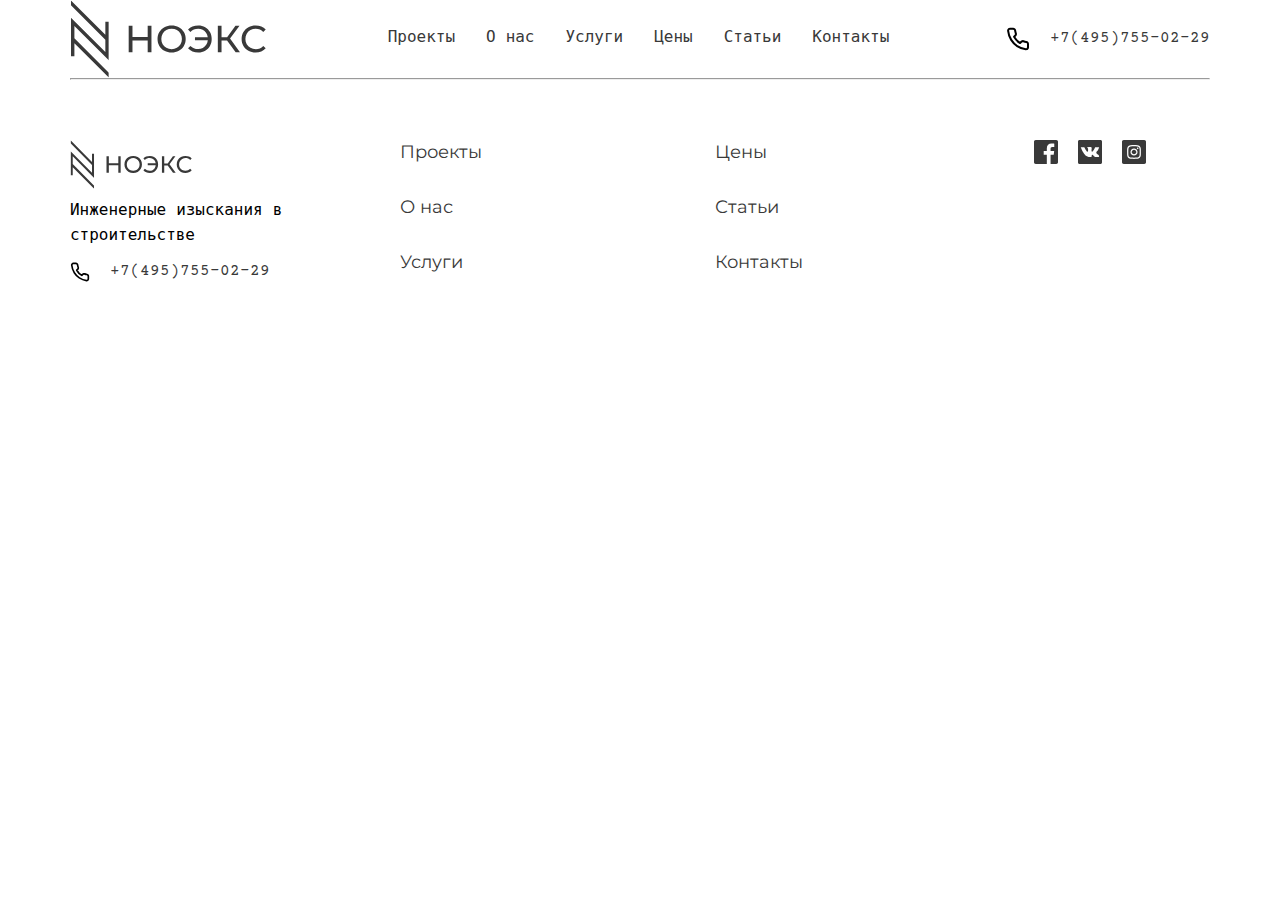
==== index.html @ ba9588c5 "add footer to all pages" ====
<!DOCTYPE html>
<html lang="en">
<head>
    <meta charset="UTF-8">
    <meta content="width=device-width, initial-scale=1" name="viewport">
    <title>Title</title>
    <link rel="preconnect" href="https://fonts.googleapis.com">
    <link rel="preconnect" href="https://fonts.gstatic.com" crossorigin>
    <link href="https://fonts.googleapis.com/css2?family=Courier+Prime:wght@400;700&family=Montserrat:wght@400;700&display=swap" rel="stylesheet">
    <link rel="stylesheet" href="css/style.css">
</head>
<body>
<header>
    <div class="container">
        <div class="header">
            <div class="hamburger-menu">
                <input id="menu__toggle" type="checkbox"/>
                <label class="menu__btn" for="menu__toggle">
                    <span></span>
                </label>
                <ul class="menu__box">
                    <li><a class="menu__item" href="pages/projects.html">Проекты</a></li>
                    <li><a class="menu__item" href="pages/about.html">О нас</a></li>
                    <li><a class="menu__item" href="pages/services.html">Услуги</a></li>
                    <li><a class="menu__item" href="pages/prices.html">Цены</a></li>
                    <li><a class="menu__item" href="pages/news.html">Статьи</a></li>
                    <li><a class="menu__item" href="pages/contacts.html">Контакты</a></li>
                </ul>
            </div>
            <div class="logo">
                <img alt="logo" src="images/icons/logo.svg">
            </div>
            <div class="menu_phone">
                <a href="tel:+74957550229">
                    <img src="images/icons/phone.svg" alt="phone">
                </a>
            </div>
            <div class="navbar">
                <ul>
                    <li><a href="pages/projects.html">Проекты</a></li>
                    <li><a href="pages/about.html">О нас</a></li>
                    <li><a href="pages/services.html">Услуги</a></li>
                    <li><a href="pages/prices.html">Цены</a></li>
                    <li><a href="pages/news.html">Статьи</a></li>
                    <li><a href="pages/contacts.html">Контакты</a></li>
                </ul>
            </div>
            <div class="phone">
                <a href="tel:+74957550229">
                    <img src="images/icons/phone.svg" alt="phone">
                    +7(495)755-02-29
                </a>
            </div>
        </div>
    </div>
</header>

<footer>
    <div class="container">
        <hr>
        <div class="footer">
            <div class="footer-mobile">
                <div class="footer-logo">
                    <img alt="logo" src="images/icons/logo.svg">
                </div>
                <p>Инженерные изыскания в строительстве</p>
                <div class="footer-phone">
                    <a href="tel:+74957550229">
                        <img src="images/icons/phone.svg" alt="phone">
                        +7(495)755-02-29
                    </a>
                </div>
            </div>
            <div class="footer-link">
                <ul>
                    <li><a href="pages/projects.html">Проекты</a></li>
                    <li><a href="pages/about.html">О нас</a></li>
                    <li><a href="pages/services.html">Услуги</a></li>
                </ul>
                <ul>
                    <li><a href="pages/prices.html">Цены</a></li>
                    <li><a href="pages/news.html">Статьи</a></li>
                    <li><a href="pages/contacts.html">Контакты</a></li>
                </ul>
            </div>
            <div>
                <ul class="social-links">
                    <li>
                        <a href="#">
                            <img src="images/icons/facebook.svg" alt="facebook">
                        </a>
                    </li>
                    <li>
                        <a href="#" class="twitter">
                            <img src="images/icons/twitter.svg" alt="twitter">
                        </a>
                    </li>
                    <li>
                        <a href="#">
                            <img src="images/icons/instagram.svg" alt="instagram">
                        </a>
                    </li>
                </ul>
            </div>
        </div>
    </div>
</footer>
<script src="js/index.js"></script>
</body>
</html>
---- css/style.css ----
@import "about.css";
@import "prices.css";

*{
    box-sizing: border-box;
    margin: 0;
    padding: 0;
}
html, body{
    font-family: 'Courier Prime', monospace;
    font-size: 18px;
    line-height: 28px;
}
h1 ,h2,h3{
    font-family: 'Montserrat', sans-serif;
    font-weight: 700;
    color: #393939;
}
h1{
    font-size: 2.7rem;
}
h2 {
    font-size: 2rem;
}

h3 {
    font-size: 1.67rem;
}

a {
    display: flex;
    text-decoration: none;
    color: #393939;
}

img {
    max-width: 100%;
}

.upper-case {
    text-transform: uppercase;
}
.container{
    max-width: 1140px;
    margin: 0 auto;
}

.header {
    display: flex;
    justify-content: space-between;
}

.logo {
    display: flex;
}

.navbar {
    display: flex;
    align-items: center;
}

.navbar li {
    display: inline-block;
    padding: 10px;
    font-weight: 700;
}

.navbar a:hover {
    color: #DFD1A7;
    transition: all 0.3s ease-in-out;
}

.phone {
    display: flex;
    align-items: center;
    font-weight: 700;
    white-space: nowrap;
}

.phone img {
    margin-right: 20px;
}

.hamburger-menu {
    display: none;
}

.menu_phone {
    display: none;
}

.footer {
    display: grid;
    grid-template-columns: 1fr 2fr 1fr;
    grid-column-gap: 90px;
    margin-top: 60px;
    margin-bottom: 60px;
}

.footer p, a {
    font-family: 'Courier Prime', monospace;
    font-size: 0.888rem;
    font-weight: 400;
    line-height: 1.4rem;
}

.footer-logo {
    width: 125px;
    height: 49px;
    margin-bottom: 10px;
}

.footer-phone {
    margin-top: 10px;
    white-space: nowrap;
}

.footer-phone img {
    width: 20px;
    margin-right: 20px;
}

.footer-link {
    display: grid;
    grid-template-columns: 1fr 1fr;
    grid-column-gap: 150px;
}

.footer-link li {
    display: block;
    margin-bottom: 30px;
}

.footer-link a {
    font-family: 'Montserrat', sans-serif;
    font-size: 1rem;
    font-weight: 400;
    line-height: 1.4rem;
}

.footer-link a:hover {
    color: #DFD1A7;
    transition: all 0.3s ease-in-out;
}

.social-links {
    display: flex;
    justify-content: center;
}

.twitter {
    margin-right: 20px;
    margin-left: 20px;
}

.social-links li {
    display: inline-block;
}

.social-links a:hover {
    color: #DFD1A7;
    transition: all 0.3s ease-in-out;
}

@media (max-width: 767px) {
    .header {
        justify-content: space-around;
        margin-top: 20px;
    }

    .logo {
        width: 100px;
        height: 39px;
    }

    .navbar {
        display: none;
    }

    .phone {
        display: none;
    }

    .hamburger-menu {
        display: block;
    }

    .menu_phone {
        display: flex;
        align-items: center;
    }

    #menu__toggle {
        opacity: 0;
    }

    #menu__toggle:checked ~ .menu__btn > span {
        transform: rotate(45deg);
    }

    #menu__toggle:checked ~ .menu__btn > span::before {
        top: 0;
        transform: rotate(0);
    }

    #menu__toggle:checked ~ .menu__btn > span::after {
        top: 0;
        transform: rotate(90deg);
    }

    #menu__toggle:checked ~ .menu__box {
        visibility: visible;
        left: 0;
    }

    .menu__btn {
        display: flex;
        align-items: center;
        position: fixed;
        top: 20px;
        left: 20px;
        width: 26px;
        height: 26px;
        cursor: pointer;
        z-index: 1;
    }

    .menu__btn > span,
    .menu__btn > span::before,
    .menu__btn > span::after {
        display: block;
        position: absolute;
        width: 100%;
        height: 2px;
        background-color: #616161;
        transition-duration: .25s;
    }

    .menu__btn > span::before {
        content: '';
        top: -8px;
    }

    .menu__btn > span::after {
        content: '';
        top: 8px;
    }

    .menu__box {
        display: block;
        position: fixed;
        visibility: hidden;
        top: 0;
        left: -100%;
        width: 300px;
        height: 100%;
        margin: 0;
        padding: 80px 0;
        list-style: none;
        background-color: #e9ecef;
        box-shadow: 1px 0 6px rgba(0, 0, 0, .2);
        transition-duration: .25s;
    }

    .menu__item {
        display: block;
        padding: 12px 24px;
        color: #333;
        text-decoration: none;
        transition-duration: .25s;
    }

    .menu__item:hover {
        background-color: #CFD8DC;
    }

    .footer {
        display: grid;
        grid-template-columns: 1fr;
        justify-content: center;
    }

    .footer p {
        text-align: center;
    }

    .footer-mobile {
        display: flex;
        flex-direction: column;
        align-items: center;
    }

    .footer-link {
        order: 2;
        display: flex;
        justify-content: center;
    }

    .social-links {
        margin-top: 30px;
        margin-bottom: 30px;
    }
}
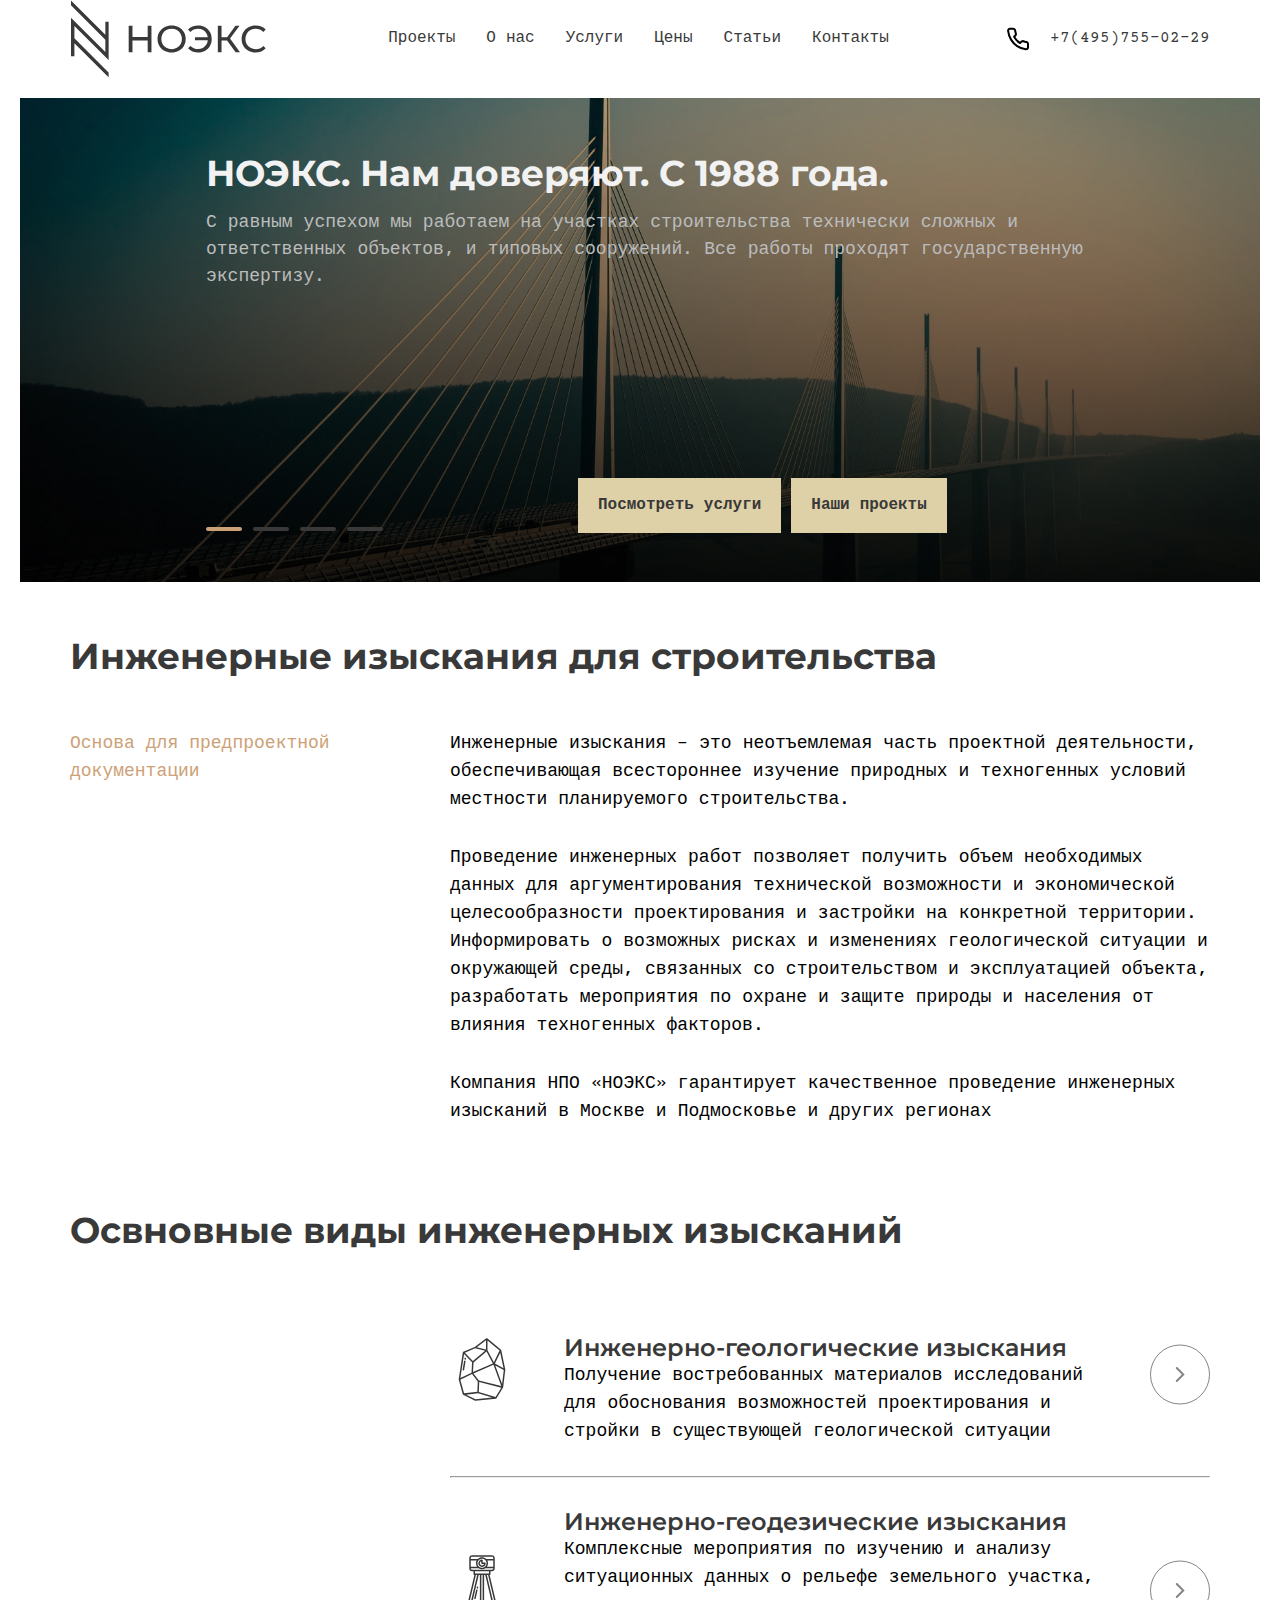
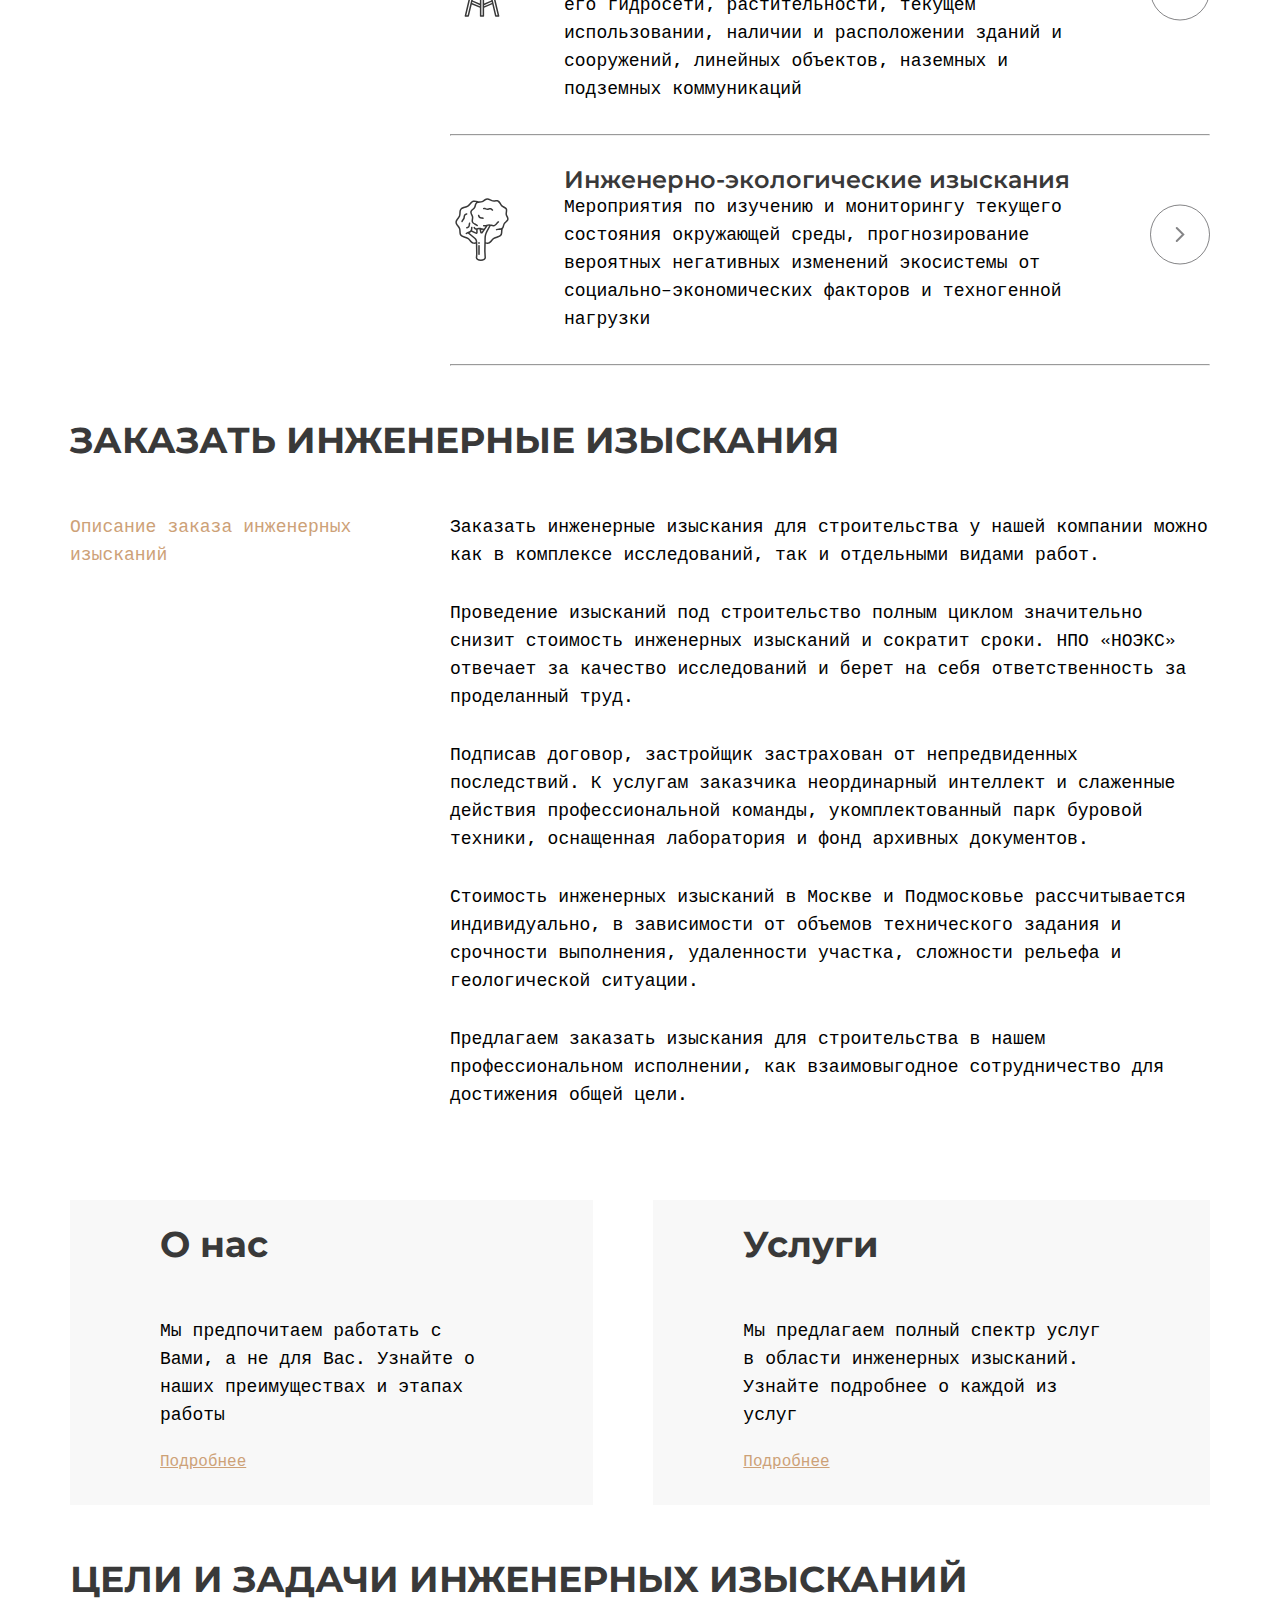
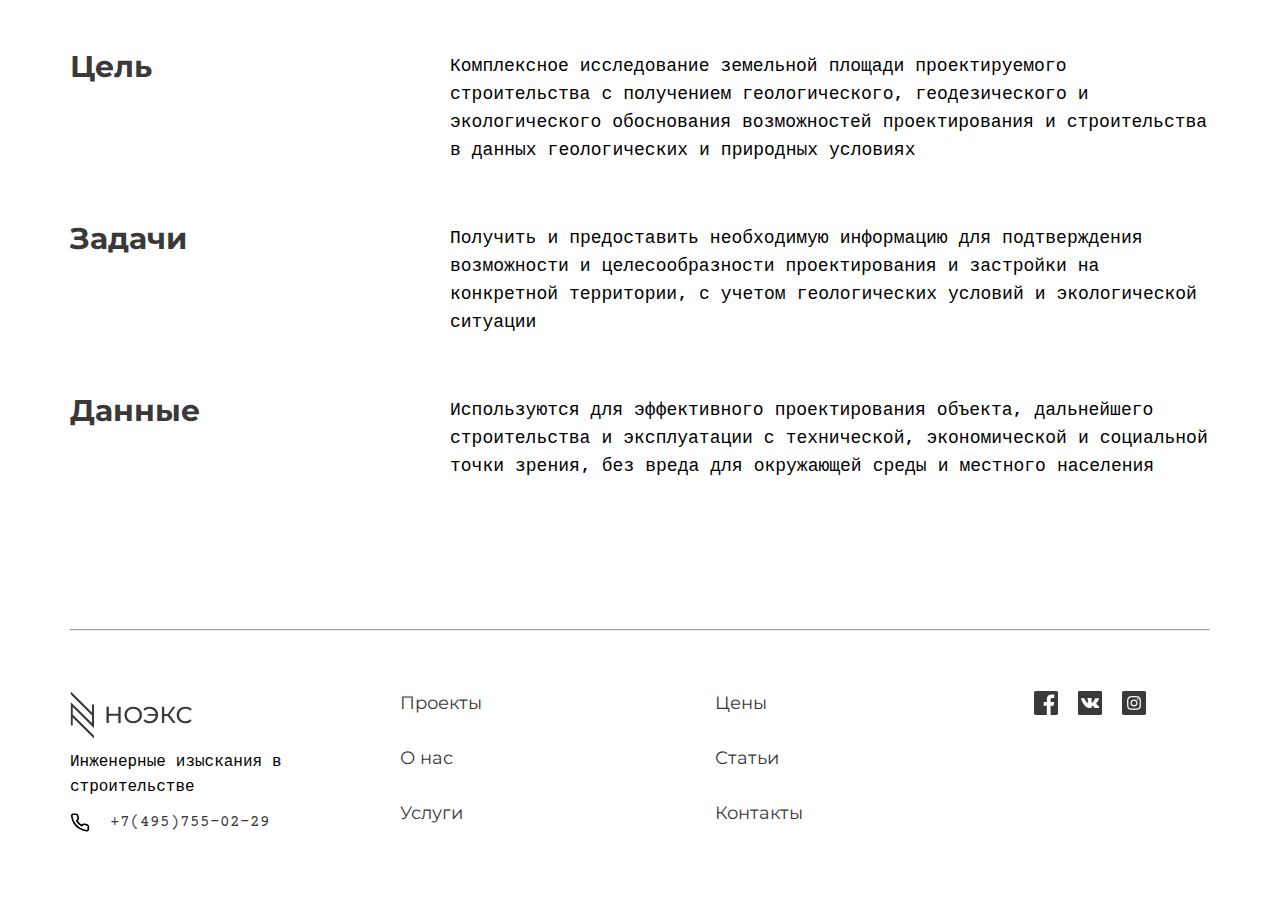
==== commit b275e586: "add index.html" ====
--- a/index.html
+++ b/index.html
@@ -54,7 +54,241 @@
         </div>
     </div>
 </header>
-
+<main>
+    <div class="container-carousel">
+        <div class="carousel-wrapper">
+            <input type="radio" checked="checked" id="slide1" class="carousel-selector" name="carousel-selector"/>
+            <input type="radio" id="slide2" class="carousel-selector" name="carousel-selector"/>
+            <input type="radio" id="slide3" class="carousel-selector" name="carousel-selector"/>
+            <input type="radio" id="slide4" class="carousel-selector" name="carousel-selector"/>
+            <ul class="carousel-items">
+                <li class="carousel-item">
+                    <img src="images/index/noex.jpg" alt="noex" class="big-img">
+                    <img src="images/index/mobile-noex.jpg" alt="noex" class="mobile-img">
+                    <div class="img-text">
+                        <h1>НОЭКС. Нам доверяют. C 1988 года.</h1>
+                        <p>С равным успехом мы работаем на участках строительства технически сложных и ответственных
+                            объектов, и типовых сооружений. Все работы проходят государственную экспертизу.</p>
+                    </div>
+                    <div class="block-btn">
+                        <a href="pages/services.html" class="main-btn">Посмотреть услуги</a>
+                        <a href="pages/projects.html" class="main-btn">Наши проекты</a>
+                    </div>
+                </li>
+                <li class="carousel-item">
+                    <img src="images/index/geological.jpg" alt="geological" class="big-img">
+                    <img src="images/index/mobile-geological.jpg" alt="geological" class="mobile-img">
+                    <div class="img-text">
+                        <h1>НОЭКС. Нам доверяют. C 1988 года.</h1>
+                        <p>С равным успехом мы работаем на участках строительства технически сложных и ответственных
+                            объектов, и типовых сооружений. Все работы проходят государственную экспертизу.</p>
+                    </div>
+                    <div class="block-btn">
+                        <a href="pages/services.html" class="main-btn">Посмотреть услуги</a>
+                        <a href="pages/projects.html" class="main-btn">Наши проекты</a>
+                    </div>
+                </li>
+                <li class="carousel-item">
+                    <img src="images/index/environmental.jpg" alt="environmental" class="big-img">
+                    <img src="images/index/mobile-environmental.jpg" alt="environmental" class="mobile-img">
+                    <div class="img-text">
+                        <h1>НОЭКС. Нам доверяют. C 1988 года.</h1>
+                        <p>С равным успехом мы работаем на участках строительства технически сложных и ответственных
+                            объектов, и типовых сооружений. Все работы проходят государственную экспертизу.</p>
+                    </div>
+                    <div class="block-btn">
+                        <a href="pages/services.html" class="main-btn">Посмотреть услуги</a>
+                        <a href="pages/projects.html" class="main-btn">Наши проекты</a>
+                    </div>
+                </li>
+                <li class="carousel-item">
+                    <img src="images/index/geodetic.jpg" alt="geodetic" class="big-img">
+                    <img src="images/index/mobile-geodetic.jpg" alt="environmental" class="mobile-img">
+                    <div class="img-text">
+                        <h1>НОЭКС. Нам доверяют. C 1988 года.</h1>
+                        <p>С равным успехом мы работаем на участках строительства технически сложных и ответственных
+                            объектов, и типовых сооружений. Все работы проходят государственную экспертизу.</p>
+                    </div>
+                    <div class="block-btn">
+                        <a href="pages/services.html" class="main-btn">Посмотреть услуги</a>
+                        <a href="pages/projects.html" class="main-btn">Наши проекты</a>
+                    </div>
+                </li>
+            </ul>
+            <ul class="carousel-labels">
+                <li class="carousel-label">
+                    <label for="slide1"></label>
+                </li>
+                <li class="carousel-label">
+                    <label for="slide2"></label>
+                </li>
+                <li class="carousel-label">
+                    <label for="slide3"></label>
+                </li>
+                <li class="carousel-label">
+                    <label for="slide4"></label>
+                </li>
+            </ul>
+        </div>
+    </div>
+    <div class="container">
+        <div class="home-page">
+            <h2>Инженерные изыскания для строительства</h2>
+            <div class="home-page-block">
+                <div class="orange-text">
+                    <p>Основа для предпроектной документации</p>
+                </div>
+                <div class="documentation-text">
+                    <p>Инженерные изыскания – это неотъемлемая часть проектной деятельности, обеспечивающая всестороннее
+                        изучение природных и техногенных условий местности планируемого строительства.</p>
+                    <p>Проведение инженерных работ позволяет получить объем необходимых данных для аргументирования
+                        технической
+                        возможности и экономической целесообразности проектирования и застройки на конкретной
+                        территории.
+                        Информировать о возможных рисках и изменениях геологической ситуации и окружающей среды,
+                        связанных
+                        со
+                        строительством и эксплуатацией объекта, разработать мероприятия по охране и защите природы и
+                        населения
+                        от влияния техногенных факторов.</p>
+                    <p>Компания НПО «НОЭКС» гарантирует качественное проведение инженерных изысканий в Москве и
+                        Подмосковье
+                        и
+                        других регионах</p>
+                </div>
+            </div>
+        </div>
+        <div class="home-page">
+            <h2>Освновные виды инженерных изысканий</h2>
+            <div class="home-page-block">
+                <div></div>
+                <div>
+                    <div class="second-block">
+                        <div>
+                            <img src="images/index/stone.svg" alt="stone">
+                        </div>
+                        <div class="second-block-text">
+                            <h3>Инженерно-геологические изыскания</h3>
+                            <p>Получение востребованных материалов исследований для обоснования возможностей
+                                проектирования и стройки в существующей геологической ситуации</p>
+                        </div>
+                        <div>
+                            <a href="#">
+                                <img src="images/index/arrow-in-circle.svg" alt="arrow">
+                            </a>
+                        </div>
+                    </div>
+                    <hr>
+                    <div class="second-block">
+                        <div>
+                            <img src="images/index/tripod.svg" alt="tripod">
+                        </div>
+                        <div class="second-block-text">
+                            <h3>Инженерно-геодезические изыскания</h3>
+                            <p>Комплексные мероприятия по изучению и анализу ситуационных данных о рельефе земельного
+                                участка, его гидросети, растительности, текущем использовании, наличии и расположении
+                                зданий и сооружений, линейных объектов, наземных и подземных коммуникаций</p>
+                        </div>
+                        <div>
+                            <a href="#">
+                                <img src="images/index/arrow-in-circle.svg" alt="arrow">
+                            </a>
+                        </div>
+                    </div>
+                    <hr>
+                    <div class="second-block">
+                        <div>
+                            <img src="images/index/tree.svg" alt="tree">
+                        </div>
+                        <div class="second-block-text">
+                            <h3>Инженерно-экологические изыскания</h3>
+                            <p>Мероприятия по изучению и мониторингу текущего состояния окружающей среды,
+                                прогнозирование вероятных негативных изменений экосистемы от социально-экономических
+                                факторов и техногенной нагрузки</p>
+                        </div>
+                        <div>
+                            <a href="#">
+                                <img src="images/index/arrow-in-circle.svg" alt="arrow">
+                            </a>
+                        </div>
+                    </div>
+                    <hr>
+                </div>
+            </div>
+        </div>
+        <div class="home-page">
+            <h2>ЗАКАЗАТЬ ИНЖЕНЕРНЫЕ ИЗЫСКАНИЯ</h2>
+            <div class="home-page-block">
+                <div class="orange-text">
+                    <p>Описание заказа инженерных изысканий</p>
+                </div>
+                <div class="survey-text-order">
+                    <p>Заказать инженерные изыскания для строительства у нашей компании
+                        можно как в комплексе исследований, так и отдельными видами работ.</p>
+                    <p>Проведение изысканий под строительство полным циклом значительно
+                        снизит стоимость инженерных изысканий и сократит сроки. НПО
+                        «НОЭКС» отвечает за качество исследований и берет на себя
+                        ответственность за проделанный труд.</p>
+                    <p>Подписав договор, застройщик застрахован от непредвиденных
+                        последствий. К услугам заказчика неординарный интеллект и слаженные
+                        действия профессиональной команды, укомплектованный парк буровой
+                        техники, оснащенная лаборатория и фонд архивных документов.</p>
+                    <p>Стоимость инженерных изысканий в Москве и Подмосковье
+                        рассчитывается индивидуально, в зависимости от объемов технического
+                        задания и срочности выполнения, удаленности участка, сложности
+                        рельефа и геологической ситуации.</p>
+                    <p>Предлагаем заказать изыскания для строительства в нашем
+                        профессиональном исполнении, как взаимовыгодное сотрудничество для
+                        достижения общей цели.</p>
+                </div>
+            </div>
+        </div>
+        <div class="home-page">
+            <div class="about-service">
+                <div class="about-us">
+                    <h2>О нас</h2>
+                    <p>Мы предпочитаем работать с Вами, а не для Вас. Узнайте о наших преимуществах и этапах работы</p>
+                    <a href="pages/about.html">Подробнее</a>
+                </div>
+                <div>
+                    <h2>Услуги</h2>
+                    <p>Мы предлагаем полный спектр услуг в области инженерных изысканий. Узнайте подробнее о каждой из
+                        услуг</p>
+                    <a href="pages/services.html">Подробнее</a>
+                </div>
+            </div>
+        </div>
+        <div class="home-page">
+            <h2>ЦЕЛИ И ЗАДАЧИ ИНЖЕНЕРНЫХ ИЗЫСКАНИЙ</h2>
+            <div class="home-page-block goals-and-objectives">
+                <div>
+                    <h3>Цель</h3>
+                </div>
+                <div>
+                    <p>Комплексное исследование земельной площади проектируемого строительства с получением
+                        геологического, геодезического и экологического обоснования возможностей проектирования и
+                        строительства в данных геологических и природных условиях</p>
+                </div>
+                <div>
+                    <h3>Задачи</h3>
+                </div>
+                <div>
+                    <p>Получить и предоставить необходимую информацию для подтверждения возможности и целесообразности
+                        проектирования и застройки на конкретной территории, с учетом геологических условий и
+                        экологической ситуации</p>
+                </div>
+                <div>
+                    <h3>Данные</h3>
+                </div>
+                <div>
+                    <p>Используются для эффективного проектирования объекта, дальнейшего строительства и эксплуатации с
+                        технической, экономической и социальной точки зрения, без вреда для окружающей среды и местного
+                        населения</p>
+                </div>
+            </div>
+        </div>
+    </div>
+</main>
 <footer>
     <div class="container">
         <hr>
--- a/css/style.css
+++ b/css/style.css
@@ -162,6 +162,220 @@
     transition: all 0.3s ease-in-out;
 }
 
+
+.container-carousel {
+    margin: 20px 20px 60px;
+}
+
+
+.carousel-items, .carousel-labels {
+    margin: 0;
+    padding: 0;
+    list-style: none;
+    display: block;
+}
+
+.carousel-item {
+    display: block;
+    float: left;
+}
+
+.carousel-wrapper {
+    position: relative;
+    padding-bottom: 39%;
+    overflow: hidden;
+}
+
+
+.carousel-items {
+    width: 400%;
+    height: 100%;
+    position: absolute;
+    left: 0;
+    top: 0;
+    z-index: 1;
+    transition: left .5s ease-out;
+    -o-transition: left .5s ease-out;
+    -ms-transition: left .5s ease-out;
+    -moz-transition: left .5s ease-out;
+    -webkit-transition: left .5s ease-out;
+}
+
+.carousel-item {
+    width: 25%;
+    height: 100%;
+    position: relative;
+}
+
+.carousel-labels {
+    position: absolute;
+    z-index: 2;
+    left: 15%;
+    bottom: 10%;
+    height: 20px;
+}
+
+.img-text {
+    position: absolute;
+    top: 10%;
+    left: 15%;
+    width: 75%;
+}
+
+.img-text h1 {
+    color: #F2F2F2;
+    font-size: 2rem;
+    line-height: 150%;
+}
+
+.img-text p {
+    color: #BBBCBC;
+    line-height: 150%;
+    margin-top: 10px;
+    margin-bottom: 20px;
+}
+
+.main-btn {
+    font-weight: 700;
+    padding: 15px 20px;
+    background: #DFD1A7;
+    cursor: pointer;
+    display: flex;
+    justify-content: center;
+}
+
+.main-btn:first-child {
+    margin-right: 10px;
+}
+
+.block-btn {
+    display: flex;
+    position: absolute;
+    left: 45%;
+    bottom: 10%;
+}
+
+.carousel-selector {
+    display: none;
+}
+
+.carousel-label {
+    display: inline-block;
+}
+
+.carousel-label label {
+    width: 36px;
+    height: 4px;
+    border-radius: 100px;
+    background-color: #393939;
+    display: block;
+    cursor: pointer;
+}
+
+#slide1:checked ~ .carousel-items {
+    left: 0;
+}
+
+#slide1:checked ~ .carousel-labels .carousel-label:nth-child(1) label {
+    background-color: #CDA177;
+}
+
+#slide2:checked ~ .carousel-items {
+    left: -100%;
+}
+
+#slide2:checked ~ .carousel-labels .carousel-label:nth-child(2) label {
+    background-color: #CDA177;
+}
+
+#slide3:checked ~ .carousel-items {
+    left: -200%;
+}
+
+#slide3:checked ~ .carousel-labels .carousel-label:nth-child(3) label {
+    background-color: #CDA177;
+}
+
+#slide4:checked ~ .carousel-items {
+    left: -300%;
+}
+
+#slide4:checked ~ .carousel-labels .carousel-label:nth-child(4) label {
+    background-color: #CDA177;
+}
+
+.mobile-img {
+    display: none;
+}
+
+.home-page {
+    margin-bottom: 60px;
+}
+
+.home-page h2 {
+    margin-bottom: 60px;
+}
+
+.home-page-block {
+    display: grid;
+    grid-template-columns: 1fr 2fr;
+}
+
+.orange-text p {
+    color: #CDA177;
+}
+
+.documentation-text p {
+    margin-bottom: 30px;
+}
+
+.second-block {
+    display: flex;
+    justify-content: space-between;
+    align-items: center;
+    margin-bottom: 30px;
+}
+
+.second-block-text {
+    width: 536px;
+}
+
+.second-block-text h3 {
+    font-size: 1.333rem;
+    font-weight: 600;
+    margin-top: 30px;
+}
+
+.survey-text-order p {
+    margin-bottom: 30px;
+}
+
+.about-service {
+    display: flex;
+    justify-content: center;
+}
+
+.about-service > div {
+    padding: 30px 90px;
+    background: #F8F8F8;
+}
+
+.about-service .about-us {
+    margin-right: 60px;
+}
+
+.about-service a{
+    margin-top: 20px;
+    text-decoration-line: underline;
+    color: #CDA177;
+}
+
+.goals-and-objectives{
+    grid-template-rows: repeat(3, 1fr);
+}
+.goals-and-objectives p{
+    margin-bottom: 60px;
+}
 @media (max-width: 767px) {
     .header {
         justify-content: space-around;
@@ -300,4 +514,91 @@
         margin-top: 30px;
         margin-bottom: 30px;
     }
+
+    .img-text {
+        left: 5%;
+        width: 90%;
+    }
+
+    .img-text h1 {
+        font-size: 1rem;
+    }
+
+    .img-text p {
+        font-size: 0.777rem;
+    }
+
+    .main-btn {
+        padding: 0 5px;
+    }
+
+    .block-btn a {
+        font-size: 0.777rem;
+    }
+
+    .carousel-labels {
+        left: 5%;
+    }
+}
+
+@media (min-width: 768px) and (max-width: 991px) {
+    .img-text {
+        left: 10%;
+    }
+
+    .img-text h1 {
+        font-size: 1.5rem;
+    }
+
+    .main-btn {
+        padding: 5px 10px;
+    }
+
+    .carousel-labels {
+        left: 10%;
+    }
+}
+
+@media (max-width: 575px) {
+    .big-img {
+        display: none;
+    }
+
+    .mobile-img {
+        display: flex;
+    }
+
+    .block-btn {
+        left: 15%;
+        display: inline-block;
+        width: 70%;
+    }
+
+    .main-btn:first-child {
+        margin-right: 0;
+        margin-bottom: 10px;
+    }
+
+    .carousel-wrapper {
+        padding-bottom: 175%;
+    }
+
+    .carousel-item {
+        display: flex;
+        justify-content: center;
+    }
+
+    .img-text {
+        top: 5%;
+        left: 15%;
+        width: 70%;
+    }
+
+    .carousel-labels {
+        left: 15%;
+        bottom: 0;
+        display: flex;
+        justify-content: space-evenly;
+        width: 70%;
+    }
 }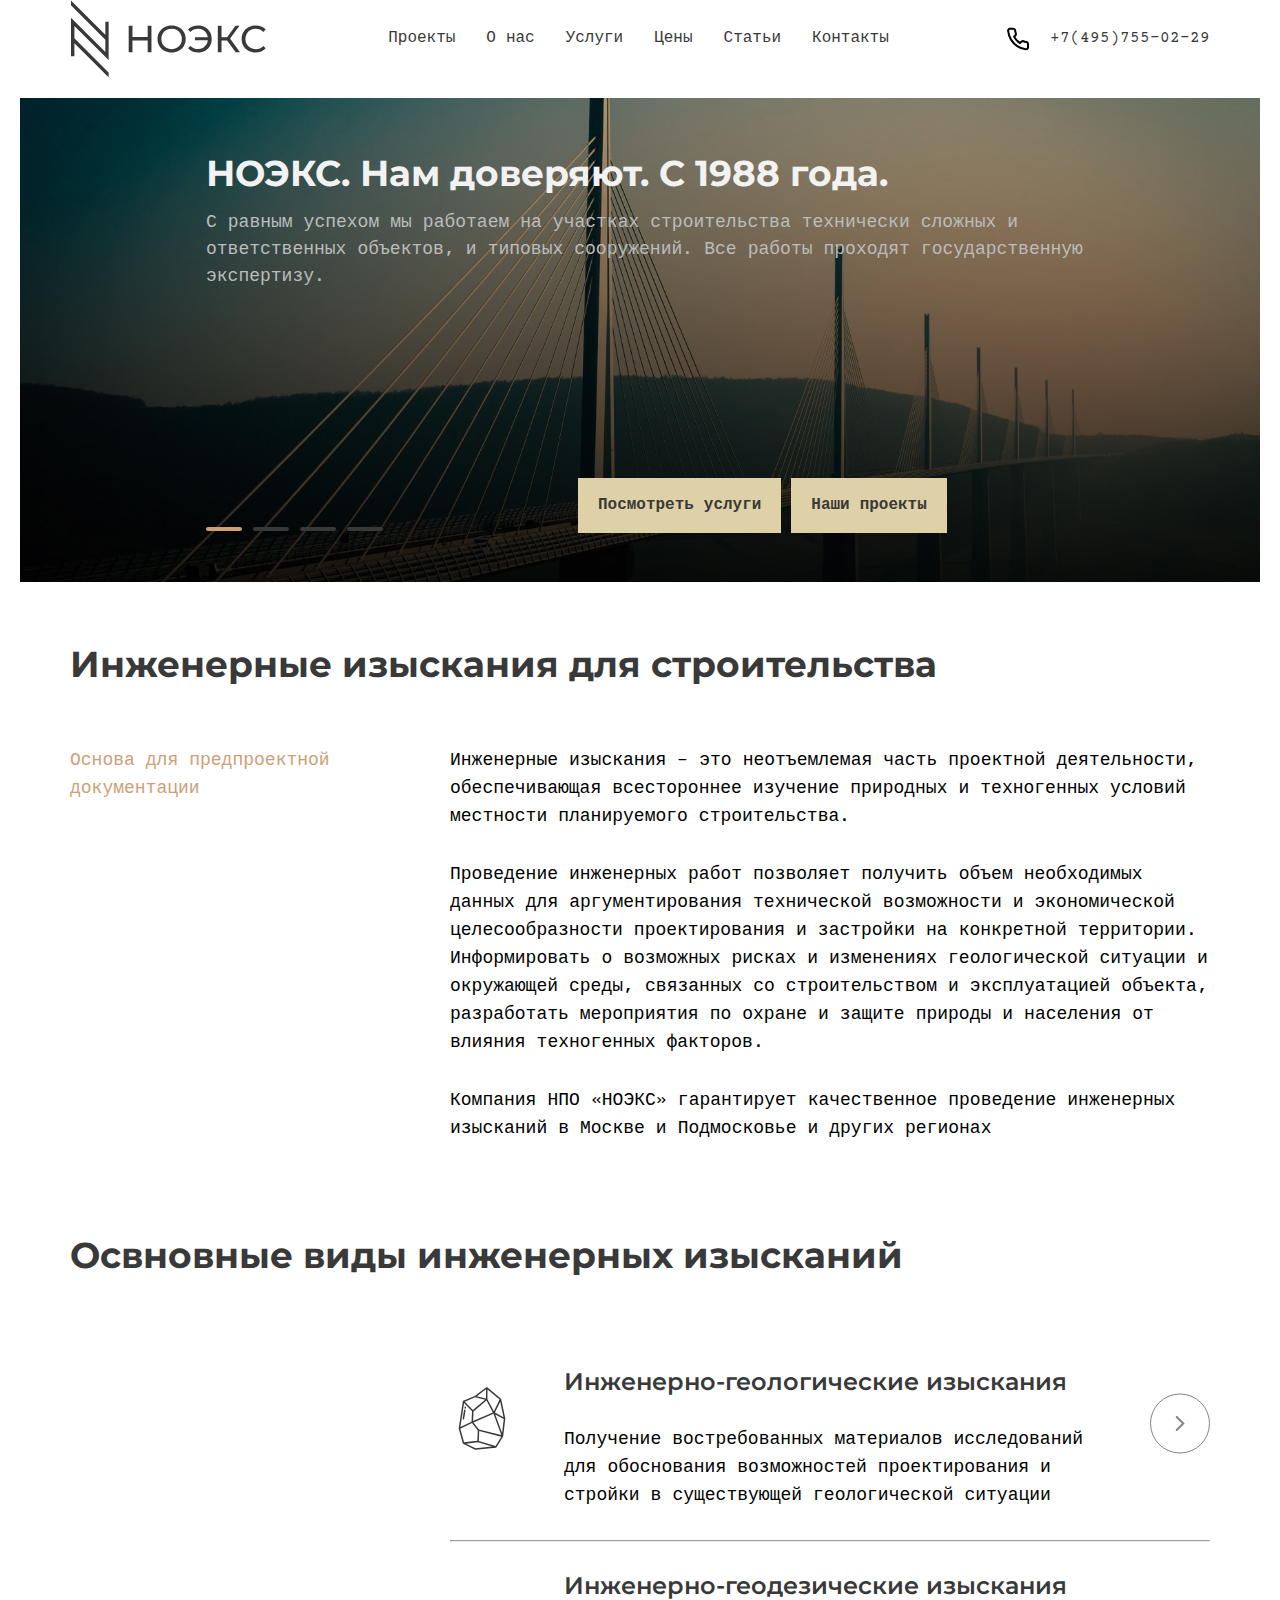
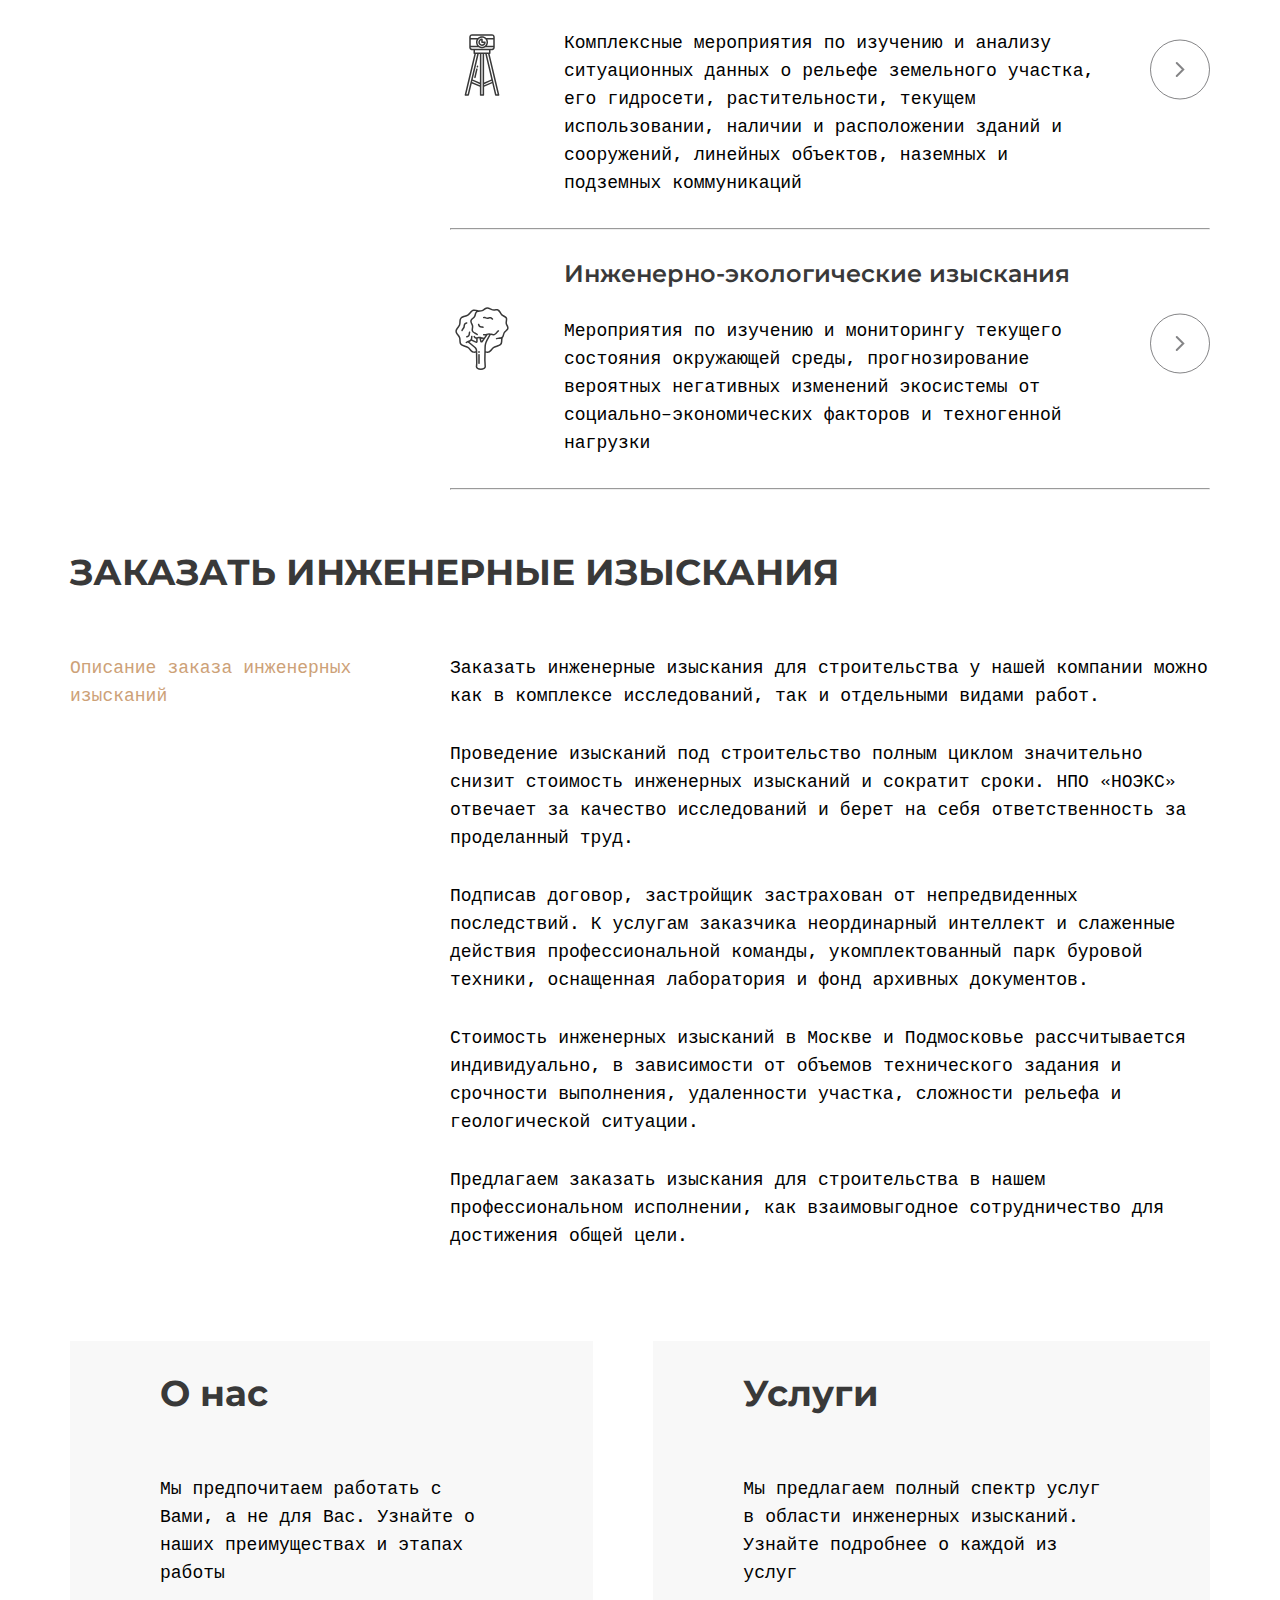
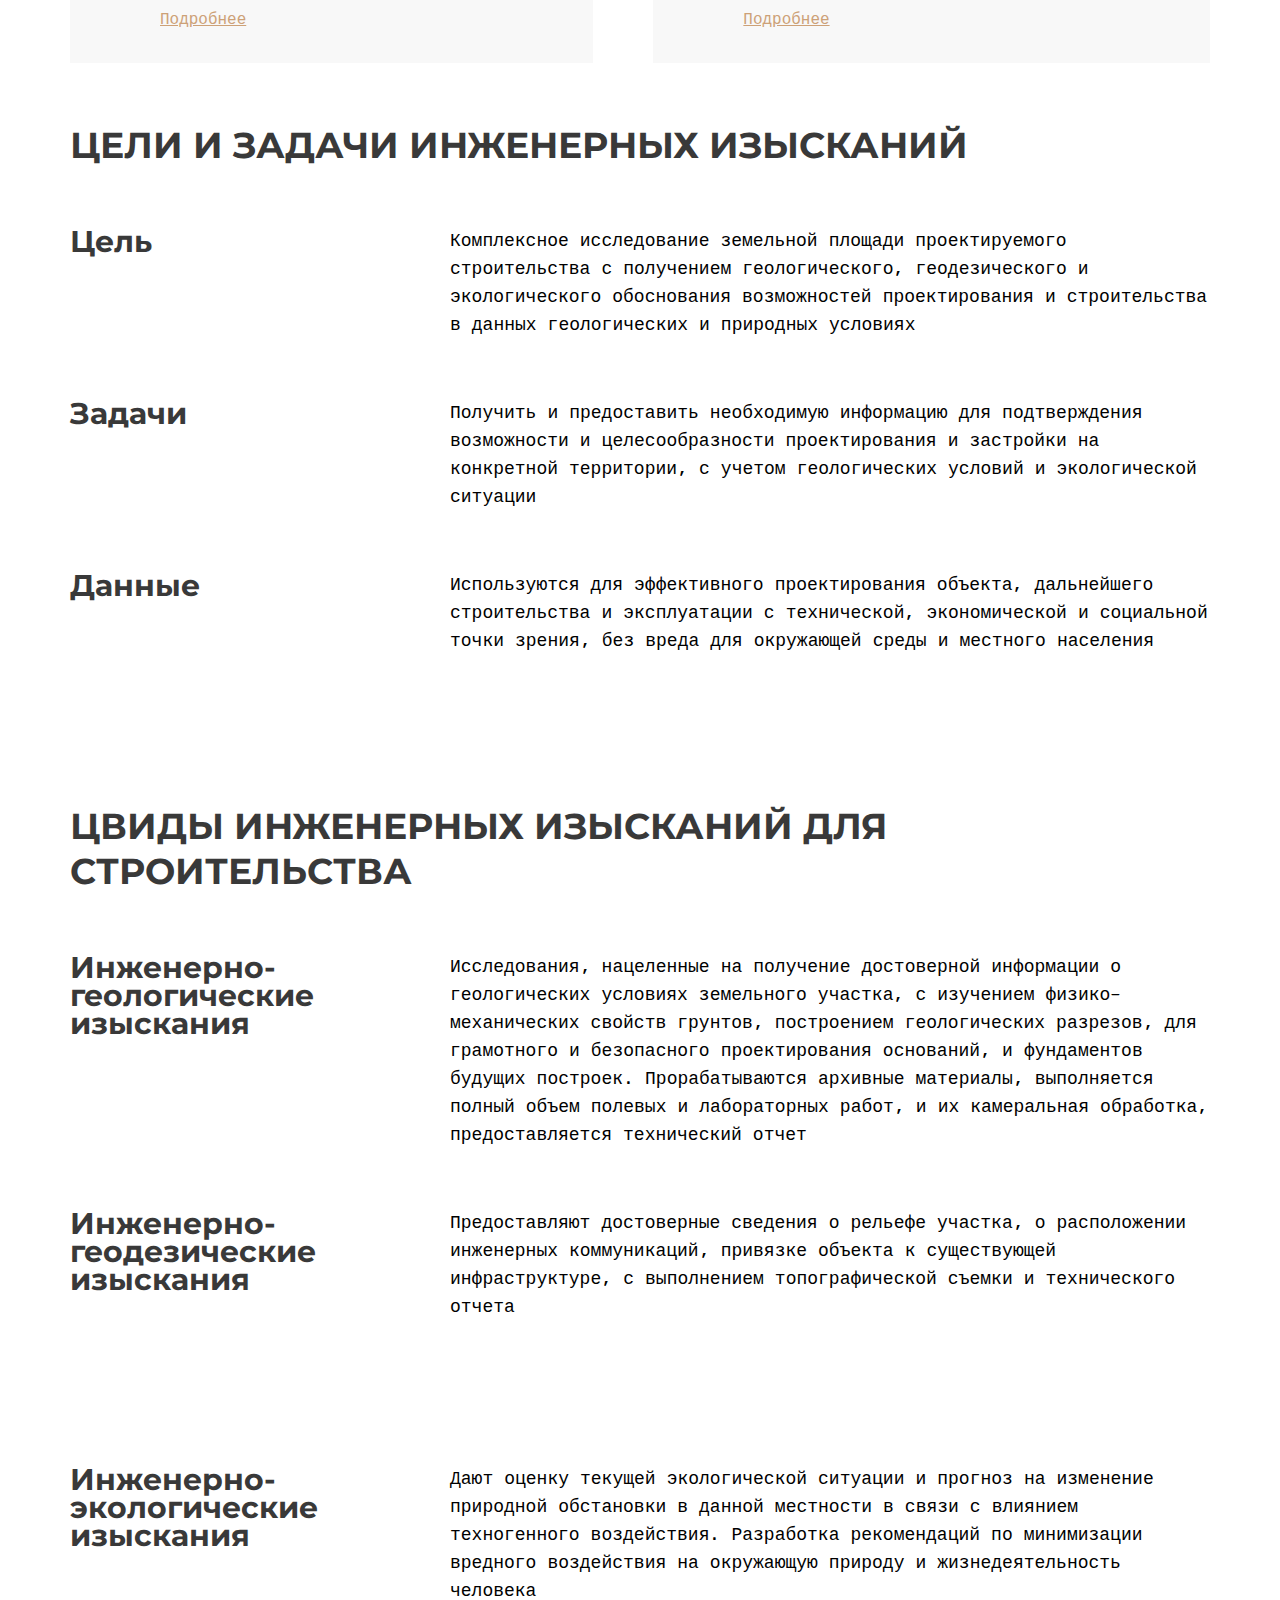
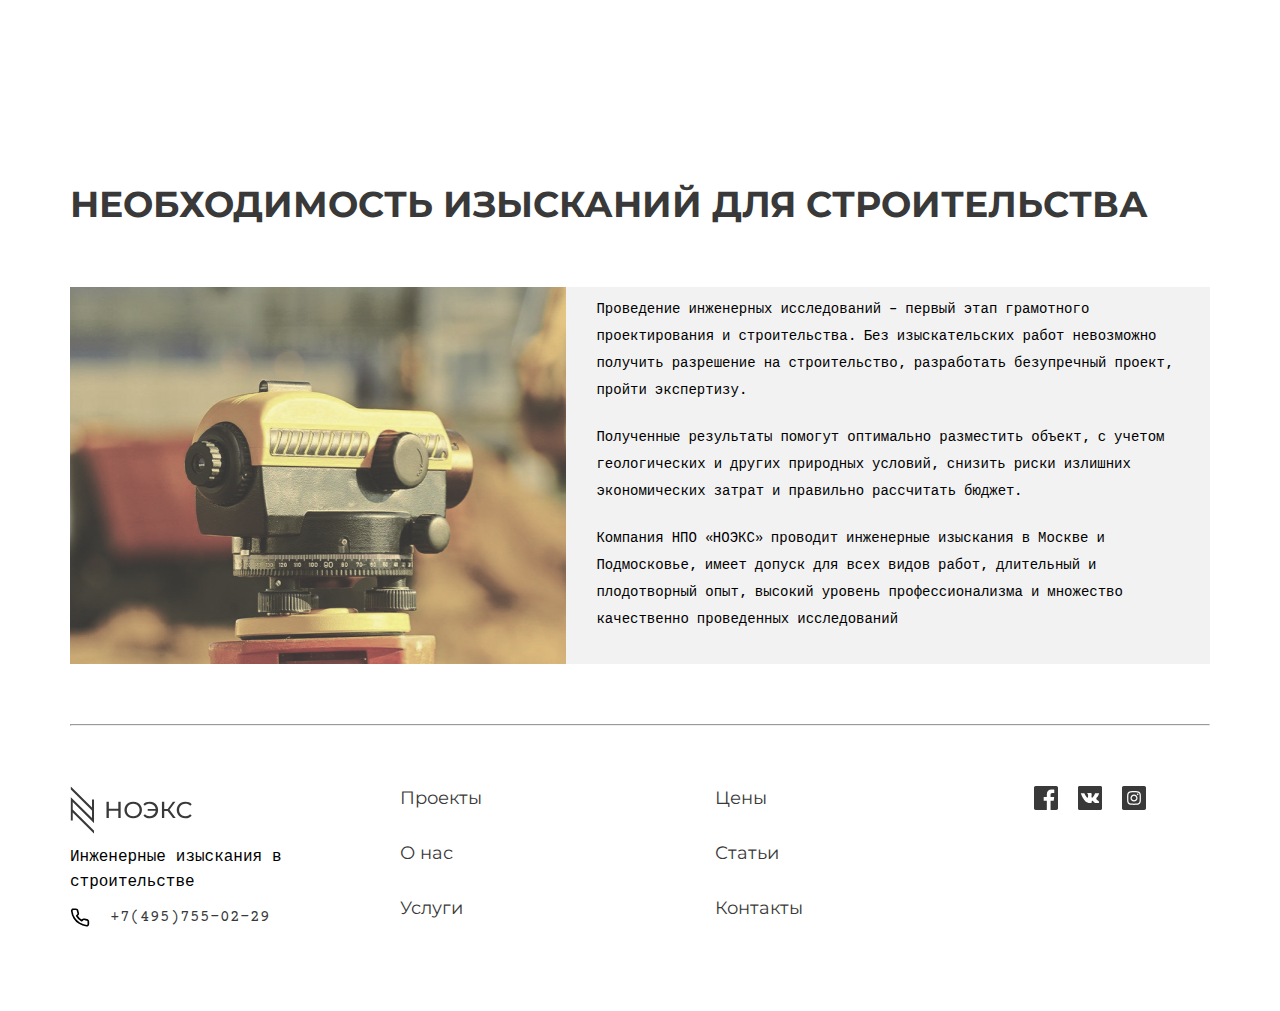
==== commit 7d523789: "fix mobile index.html" ====
--- a/index.html
+++ b/index.html
@@ -287,6 +287,56 @@
                 </div>
             </div>
         </div>
+        <div class="home-page">
+            <h2>ЦВИДЫ ИНЖЕНЕРНЫХ ИЗЫСКАНИЙ ДЛЯ СТРОИТЕЛЬСТВА</h2>
+            <div class="home-page-block goals-and-objectives">
+                <div>
+                    <h3>Инженерно-геологические изыскания</h3>
+                </div>
+                <div>
+                    <p>Исследования, нацеленные на получение достоверной информации о геологических условиях земельного
+                        участка, с изучением физико-механических свойств грунтов, построением
+                        геологических разрезов, для грамотного и безопасного проектирования оснований, и фундаментов
+                        будущих построек.
+                        Прорабатываются архивные материалы, выполняется полный объем полевых и лабораторных работ, и их
+                        камеральная
+                        обработка, предоставляется технический отчет</p>
+                </div>
+                <div>
+                    <h3>Инженерно-геодезические изыскания</h3>
+                </div>
+                <div>
+                    <p>Предоставляют достоверные сведения о рельефе участка, о расположении инженерных коммуникаций,
+                        привязке объекта к существующей инфраструктуре, с выполнением топографической
+                        съемки и технического отчета</p>
+                </div>
+                <div>
+                    <h3>Инженерно-экологические изыскания</h3>
+                </div>
+                <div>
+                    <p>Дают оценку текущей экологической ситуации и прогноз на изменение природной обстановки в данной
+                        местности в связи с влиянием техногенного воздействия. Разработка рекомендаций по минимизации
+                        вредного воздействия на окружающую природу и жизнедеятельность человека</p>
+                </div>
+            </div>
+        </div>
+        <div class="home-page">
+            <h2>НЕОБХОДИМОСТЬ ИЗЫСКАНИЙ ДЛЯ СТРОИТЕЛЬСТВА</h2>
+            <div class="construction-surveying">
+                <div class="big-tripod"></div>
+                <div class="construction-surveying-text">
+                    <p>Проведение инженерных исследований – первый этап грамотного проектирования и строительства. Без
+                        изыскательских работ невозможно получить разрешение на строительство, разработать безупречный
+                        проект, пройти экспертизу.</p>
+                    <p>Полученные результаты помогут оптимально разместить объект, с учетом геологических и других
+                        природных условий, снизить риски излишних экономических затрат и правильно рассчитать
+                        бюджет.</p>
+                    <p>Компания НПО «НОЭКС» проводит инженерные изыскания в Москве и Подмосковье, имеет допуск для всех
+                        видов работ, длительный и плодотворный опыт, высокий уровень профессионализма и множество
+                        качественно проведенных исследований</p>
+                </div>
+            </div>
+        </div>
     </div>
 </main>
 <footer>
--- a/css/style.css
+++ b/css/style.css
@@ -314,6 +314,7 @@
 
 .home-page h2 {
     margin-bottom: 60px;
+    line-height: 2.5rem;
 }
 
 .home-page-block {
@@ -344,6 +345,7 @@
     font-size: 1.333rem;
     font-weight: 600;
     margin-top: 30px;
+    margin-bottom: 30px;
 }
 
 .survey-text-order p {
@@ -364,19 +366,46 @@
     margin-right: 60px;
 }
 
-.about-service a{
+.about-service a {
     margin-top: 20px;
     text-decoration-line: underline;
     color: #CDA177;
 }
 
-.goals-and-objectives{
+.goals-and-objectives {
     grid-template-rows: repeat(3, 1fr);
 }
-.goals-and-objectives p{
+
+.goals-and-objectives p {
     margin-bottom: 60px;
 }
+
+.construction-surveying {
+    display: flex;
+}
+
+.big-tripod {
+    background: url("/images/index/big-tripod.jpg") no-repeat;
+    width: 524px;
+}
+
+.construction-surveying-text {
+    width: 676px;
+    padding: 10px 30px;
+    background: #F2F2F2;
+}
+
+.construction-surveying-text p {
+    margin-bottom: 20px;
+    font-size: 14px;
+    line-height: 1.5rem;
+}
+
 @media (max-width: 767px) {
+    .container {
+        margin: 0 20px;
+    }
+
     .header {
         justify-content: space-around;
         margin-top: 20px;
@@ -539,6 +568,65 @@
     .carousel-labels {
         left: 5%;
     }
+
+    .home-page-block {
+        display: block;
+    }
+
+    .home-page h2 {
+        font-size: 1.5rem;
+    }
+
+    .home-page-block h3 {
+        margin-bottom: 30px;
+    }
+
+    .orange-text p {
+        margin-bottom: 60px;
+    }
+
+    .second-block {
+        display: block;
+    }
+
+    .second-block img {
+        margin-top: 30px;
+    }
+
+    .second-block a {
+        justify-content: center;
+    }
+
+    .about-service {
+        display: block;
+    }
+
+    .about-service .about-us {
+        margin-right: 0;
+        margin-bottom: 20px;
+    }
+
+    .construction-surveying {
+        display: block;
+    }
+
+    .construction-surveying-text {
+        width: 100%;
+    }
+
+    .second-block-text {
+        width: 100%;
+    }
+
+    .about-service > div {
+        padding: 30px 30px;
+    }
+
+    .big-tripod {
+        background-size: cover;
+        width: 100%;
+        height: 360px;
+    }
 }
 
 @media (min-width: 768px) and (max-width: 991px) {
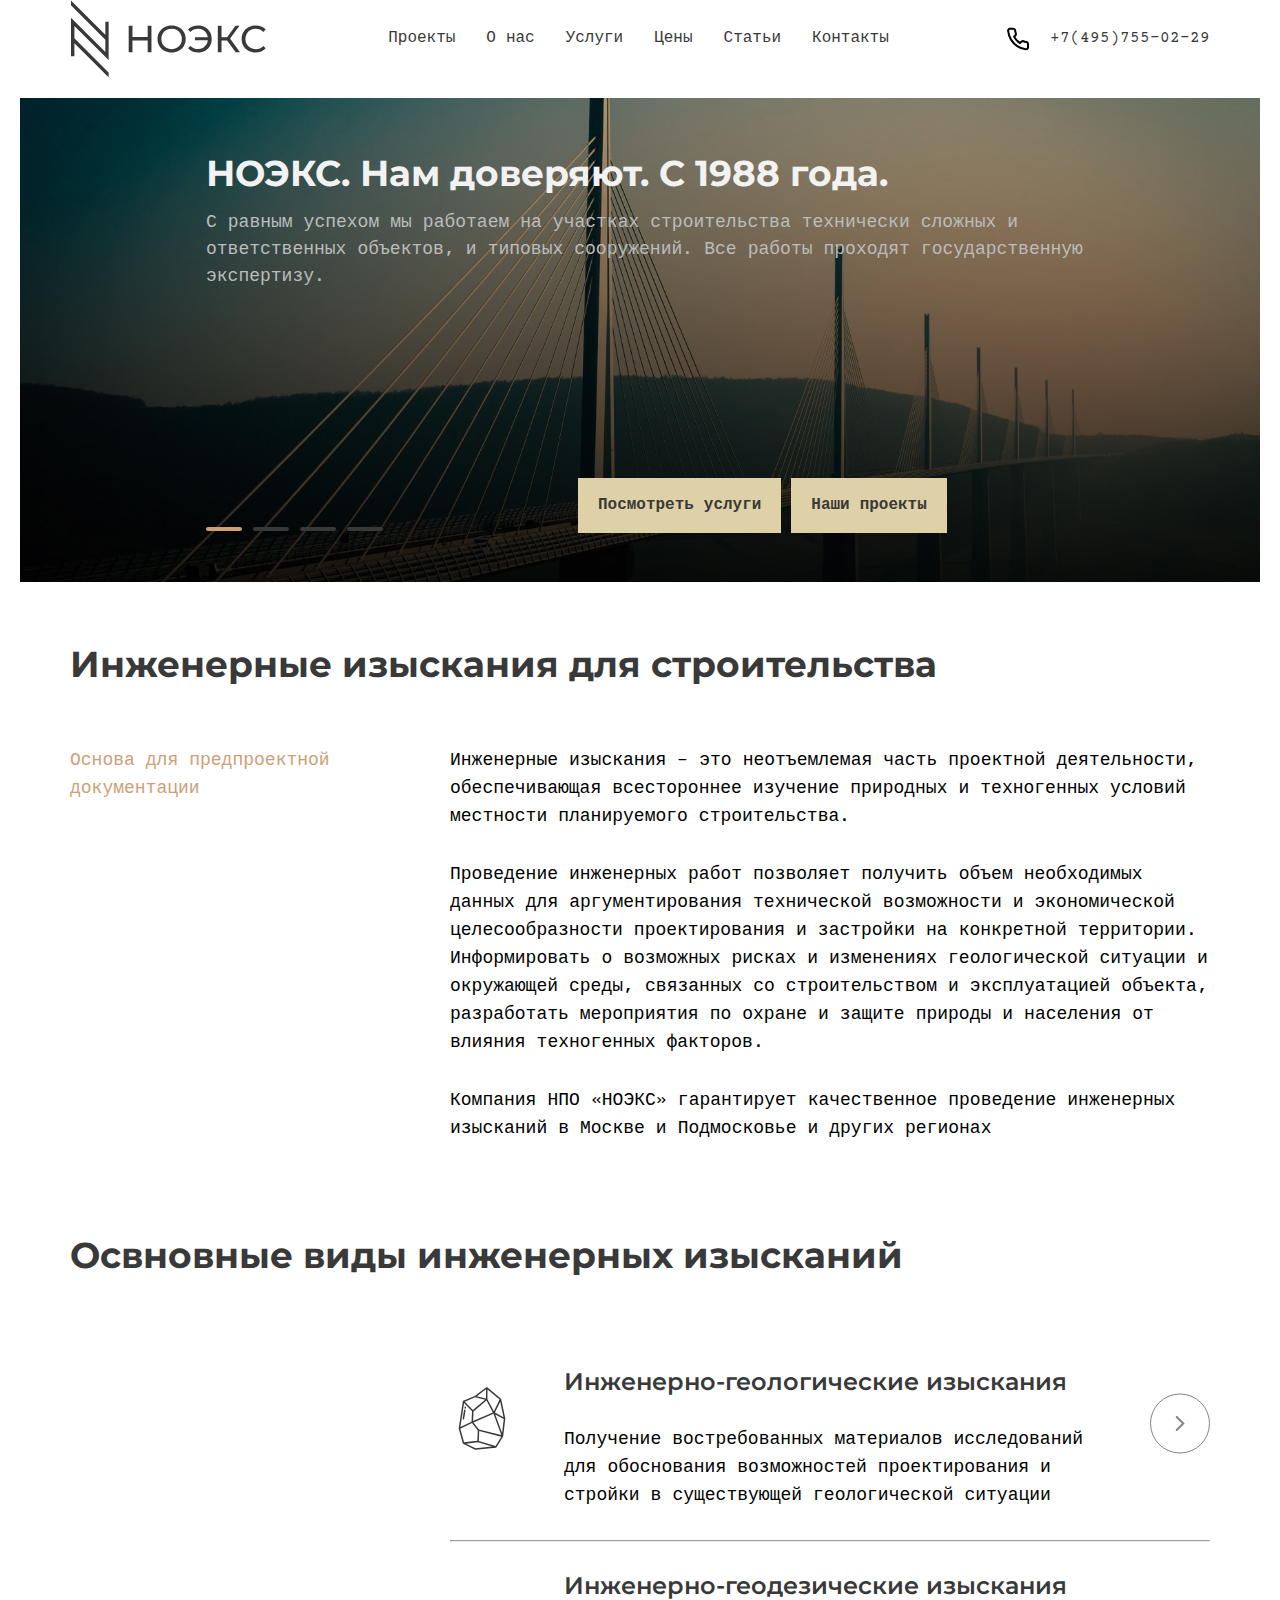
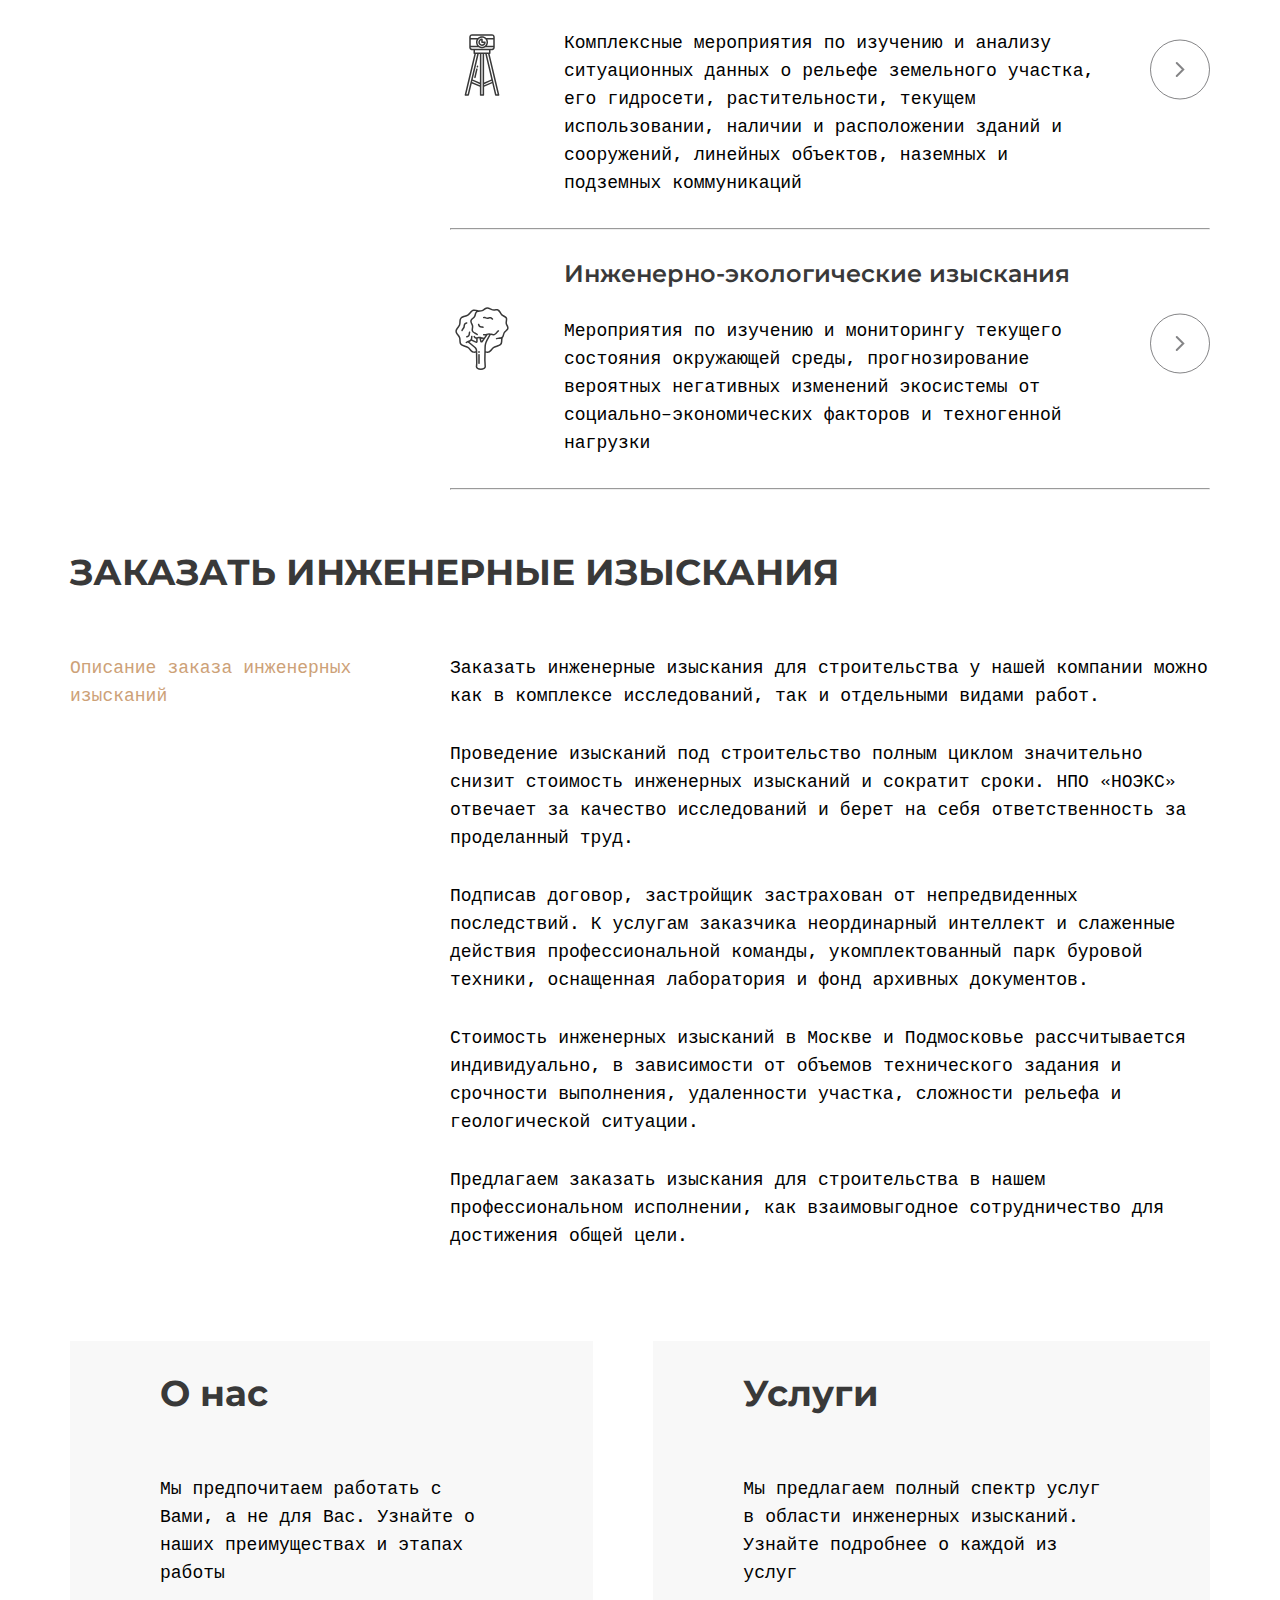
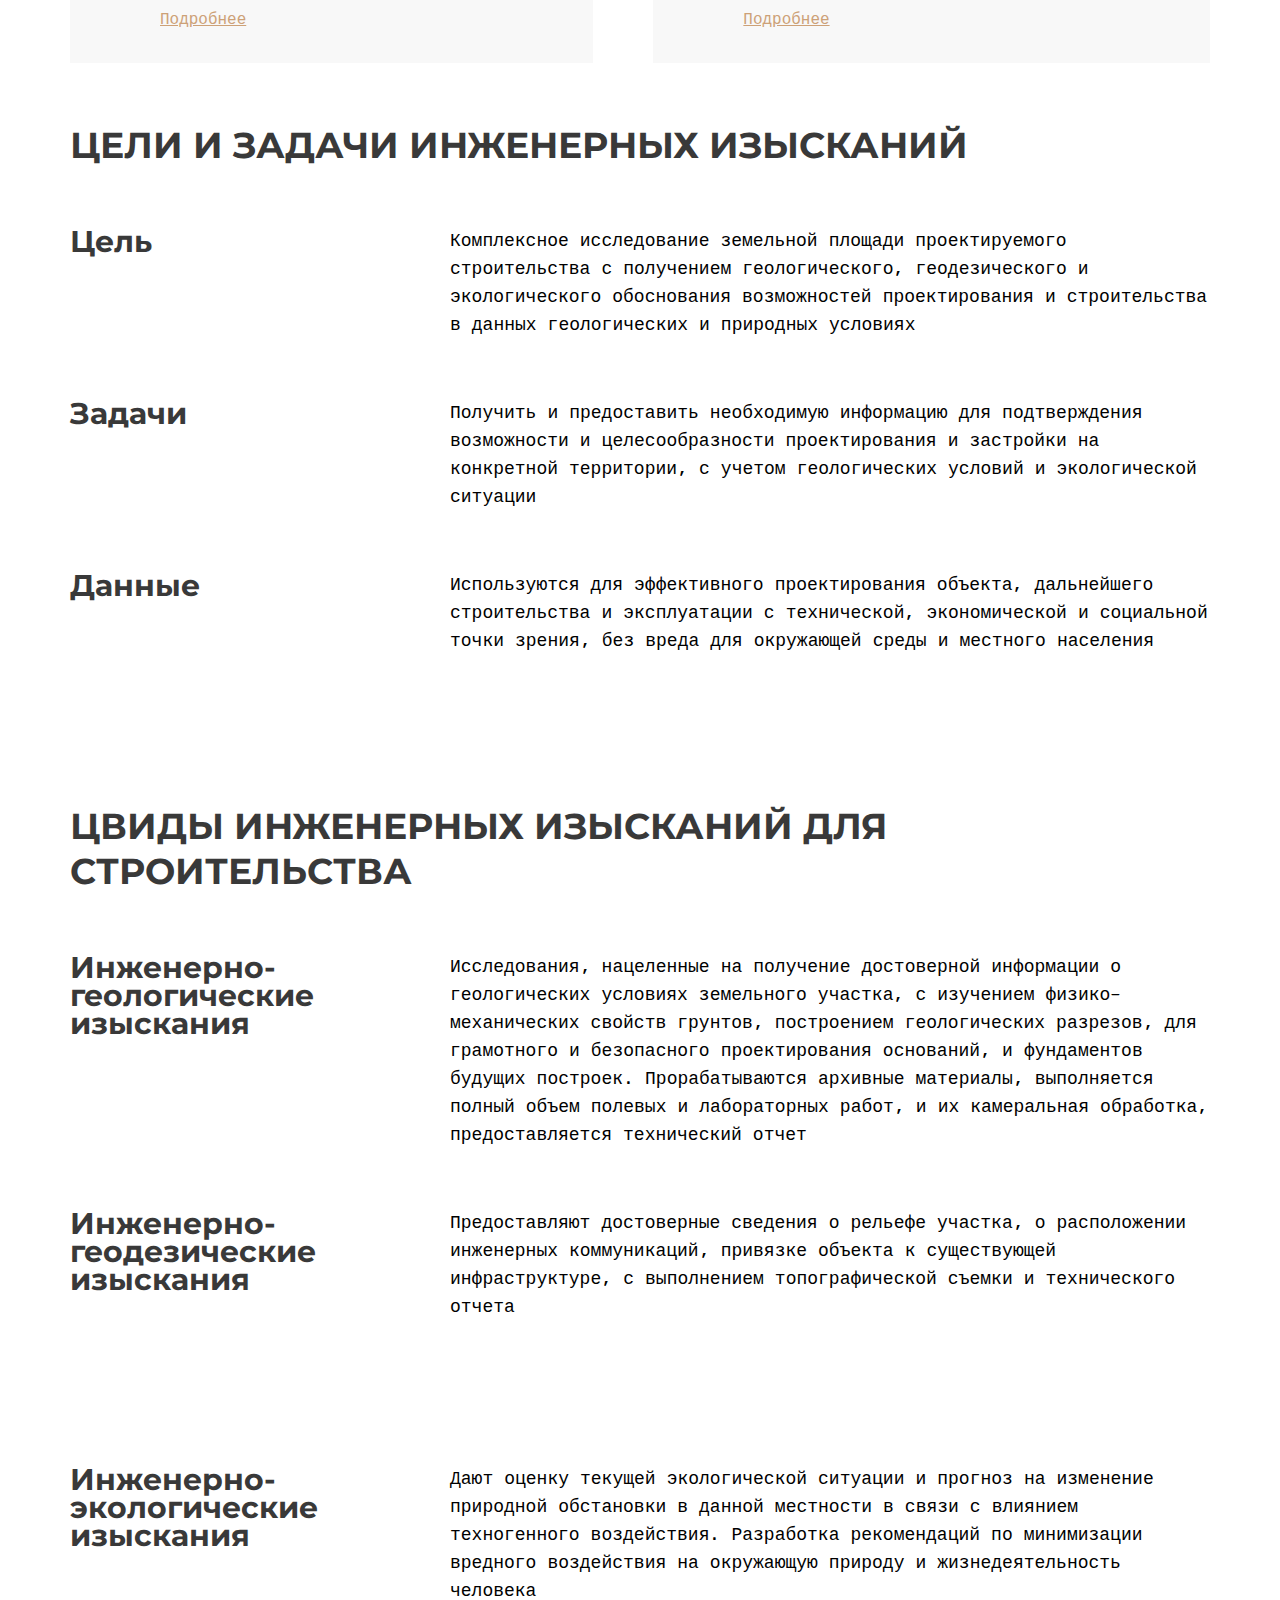
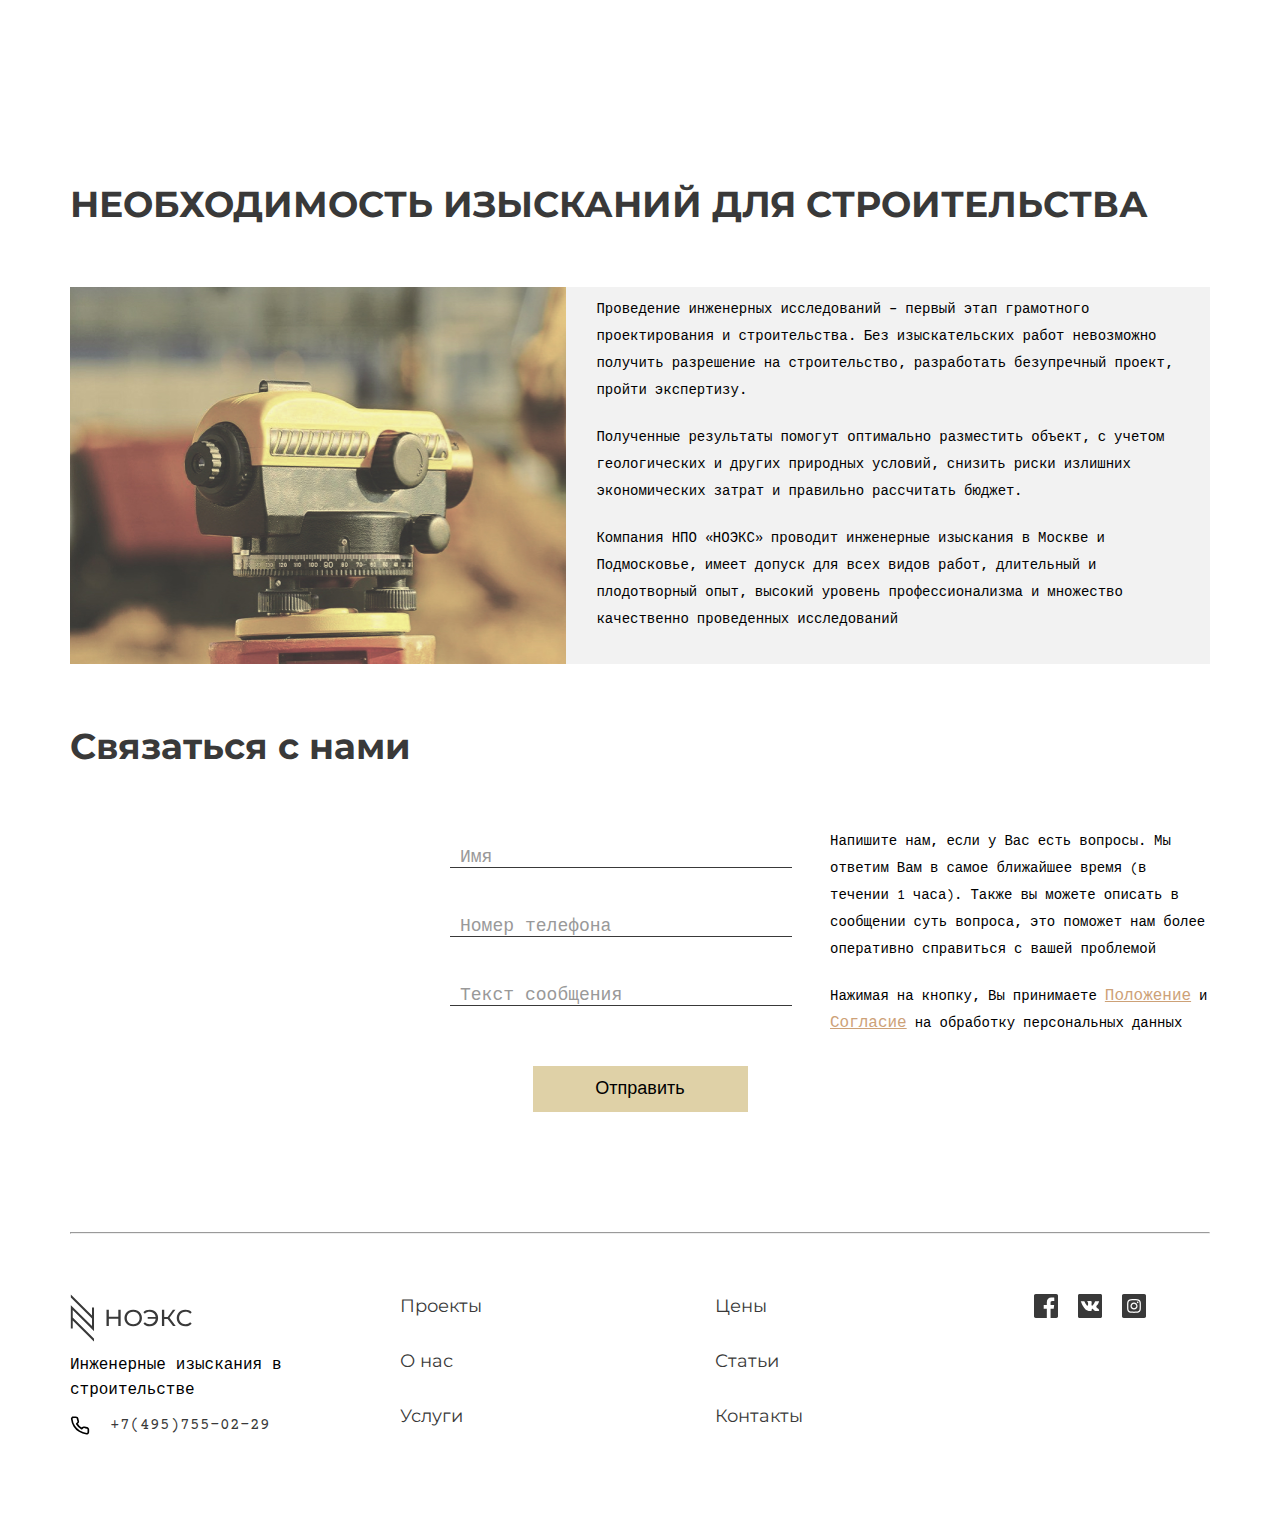
==== commit fa8f6026: "fix mobile form input" ====
--- a/index.html
+++ b/index.html
@@ -337,6 +337,38 @@
                 </div>
             </div>
         </div>
+        <div class="home-page">
+            <h2>Связаться с нами</h2>
+            <div class="contact-us">
+                <div></div>
+                <div>
+                    <form>
+                        <div class="group">
+                            <input type="text" id="name" required>
+                            <label for="name">Имя</label>
+                        </div>
+                        <div class="group">
+                            <input type="text" id="phone" required>
+                            <label for="phone">Номер телефона</label>
+                        </div>
+                        <div class="group message">
+                            <input type="text" id="text" required>
+                            <label for="text">Текст сообщения</label>
+                        </div>
+                        <div class="submit_application">
+                            <button name="button" type="submit">Отправить</button>
+                        </div>
+                    </form>
+                </div>
+                <div class="terms-consent">
+                    <p>Напишите нам, если у Вас есть вопросы. Мы ответим Вам в самое ближайшее время (в течении 1 часа).
+                        Также вы можете описать в сообщении суть вопроса, это поможет нам более оперативно справиться с
+                        вашей проблемой</p>
+                    <p>Нажимая на кнопку, Вы принимаете <span class="orange-text"><a href="#">Положение</a></span> и
+                        <span class="orange-text"> <a href="#">Согласие</a></span> на обработку персональных данных</p>
+                </div>
+            </div>
+        </div>
     </div>
 </main>
 <footer>
--- a/css/style.css
+++ b/css/style.css
@@ -399,6 +399,62 @@
     margin-bottom: 20px;
     font-size: 14px;
     line-height: 1.5rem;
+}
+
+
+.contact-us {
+    display: grid;
+    grid-template-columns: repeat(3, 1fr);
+}
+
+.terms-consent p {
+    margin-bottom: 20px;
+    font-size: 14px;
+    line-height: 1.5rem;
+}
+
+.orange-text a {
+    display: inline-block;
+    color: #CDA177;
+    text-decoration: underline;
+}
+
+.contact-us .group {
+    position: relative;
+    margin-bottom: 30px;
+}
+
+.contact-us input {
+    font-size: 0.888rem;
+    padding: 10px;
+    display: block;
+    width: 90%;
+    border: none;
+    border-bottom: 1px solid #393939;
+}
+
+.contact-us input:focus {
+    outline: none;
+}
+
+.contact-us label {
+    color: #999;
+    font-size: 18px;
+    position: absolute;
+    pointer-events: none;
+    left: 10px;
+    top: 15px;
+    transition: 0.2s ease all;
+    -moz-transition: 0.2s ease all;
+    -webkit-transition: 0.2s ease all;
+}
+
+/* active state */
+.contact-us input:focus ~ label,
+.contact-us input:valid ~ label {
+    top: -15px;
+    font-size: 0.777rem;
+    color: #393939;
 }
 
 @media (max-width: 767px) {
@@ -627,6 +683,16 @@
         width: 100%;
         height: 360px;
     }
+    .contact-us {
+        display: flex;
+        flex-wrap: wrap;
+        justify-content: center;
+    }
+
+    .contact-us input{
+        width: 280px;
+        max-width: 100%;
+    }
 }
 
 @media (min-width: 768px) and (max-width: 991px) {
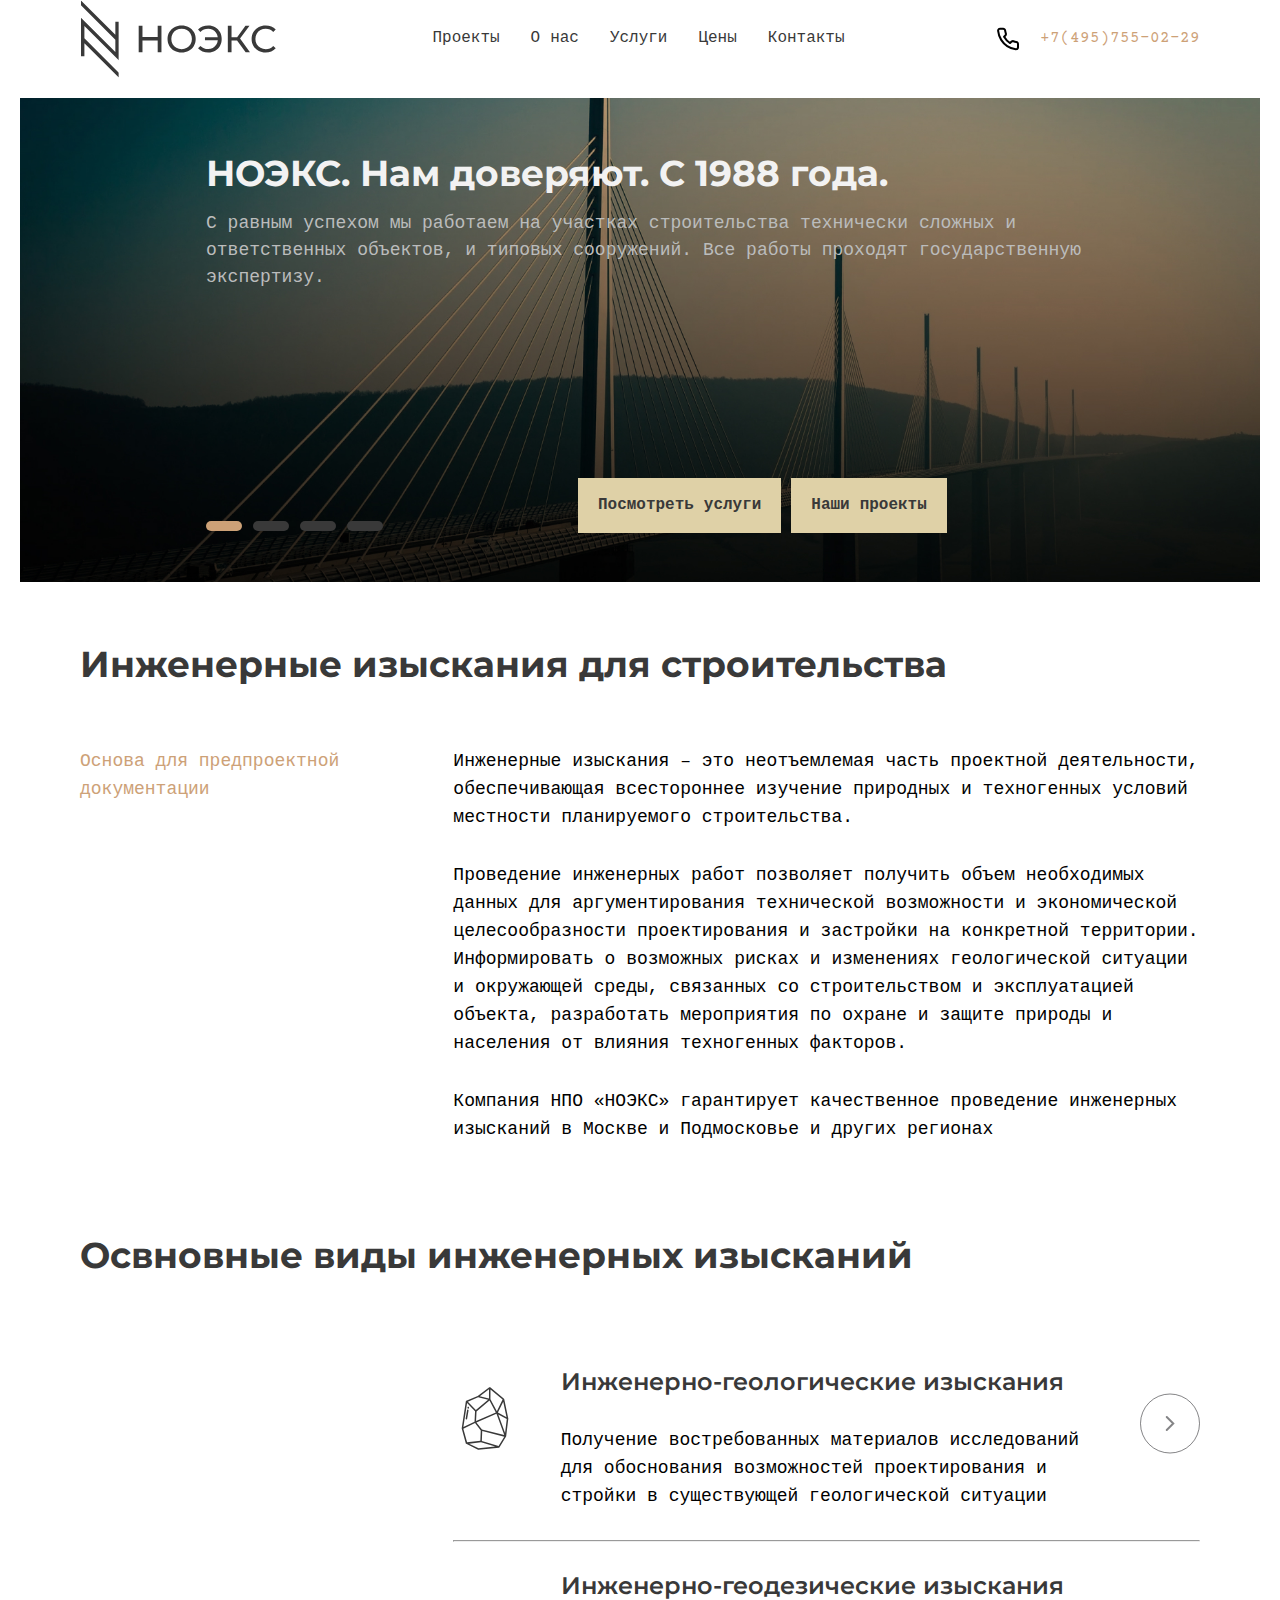
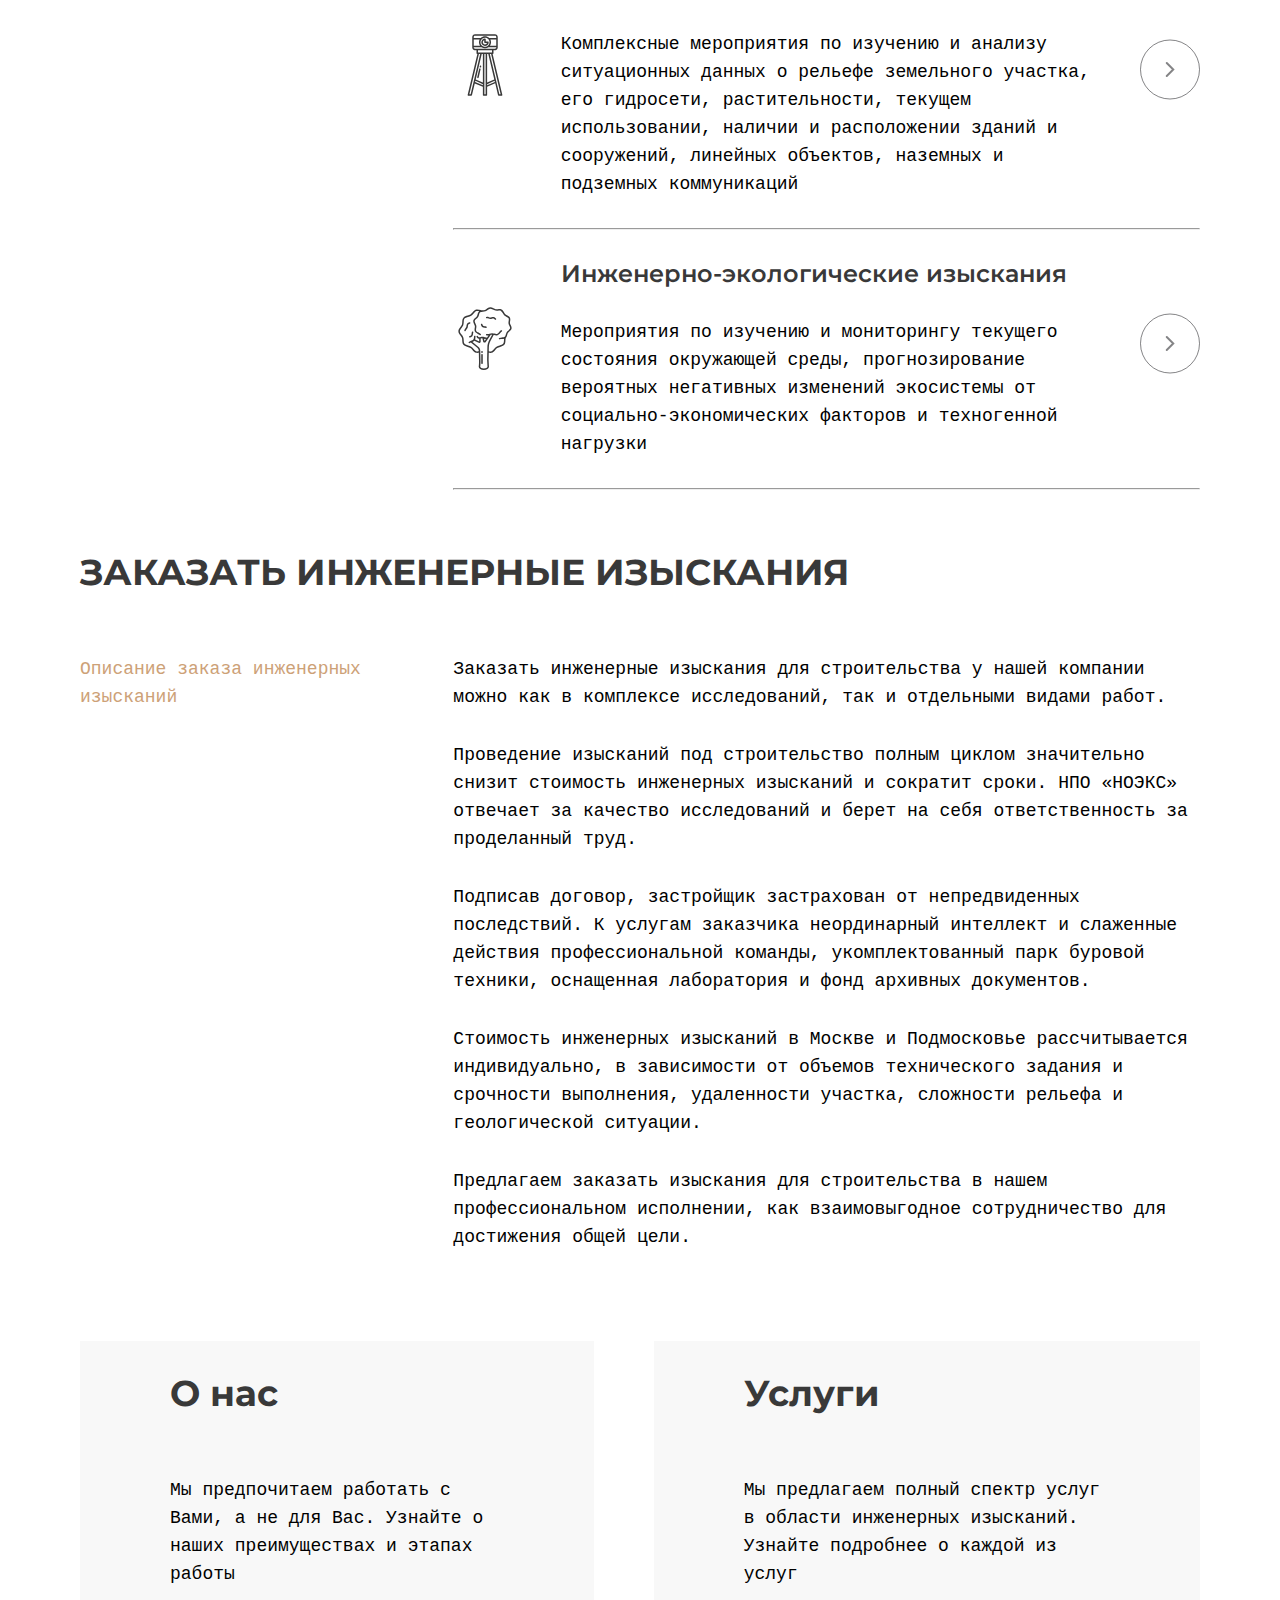
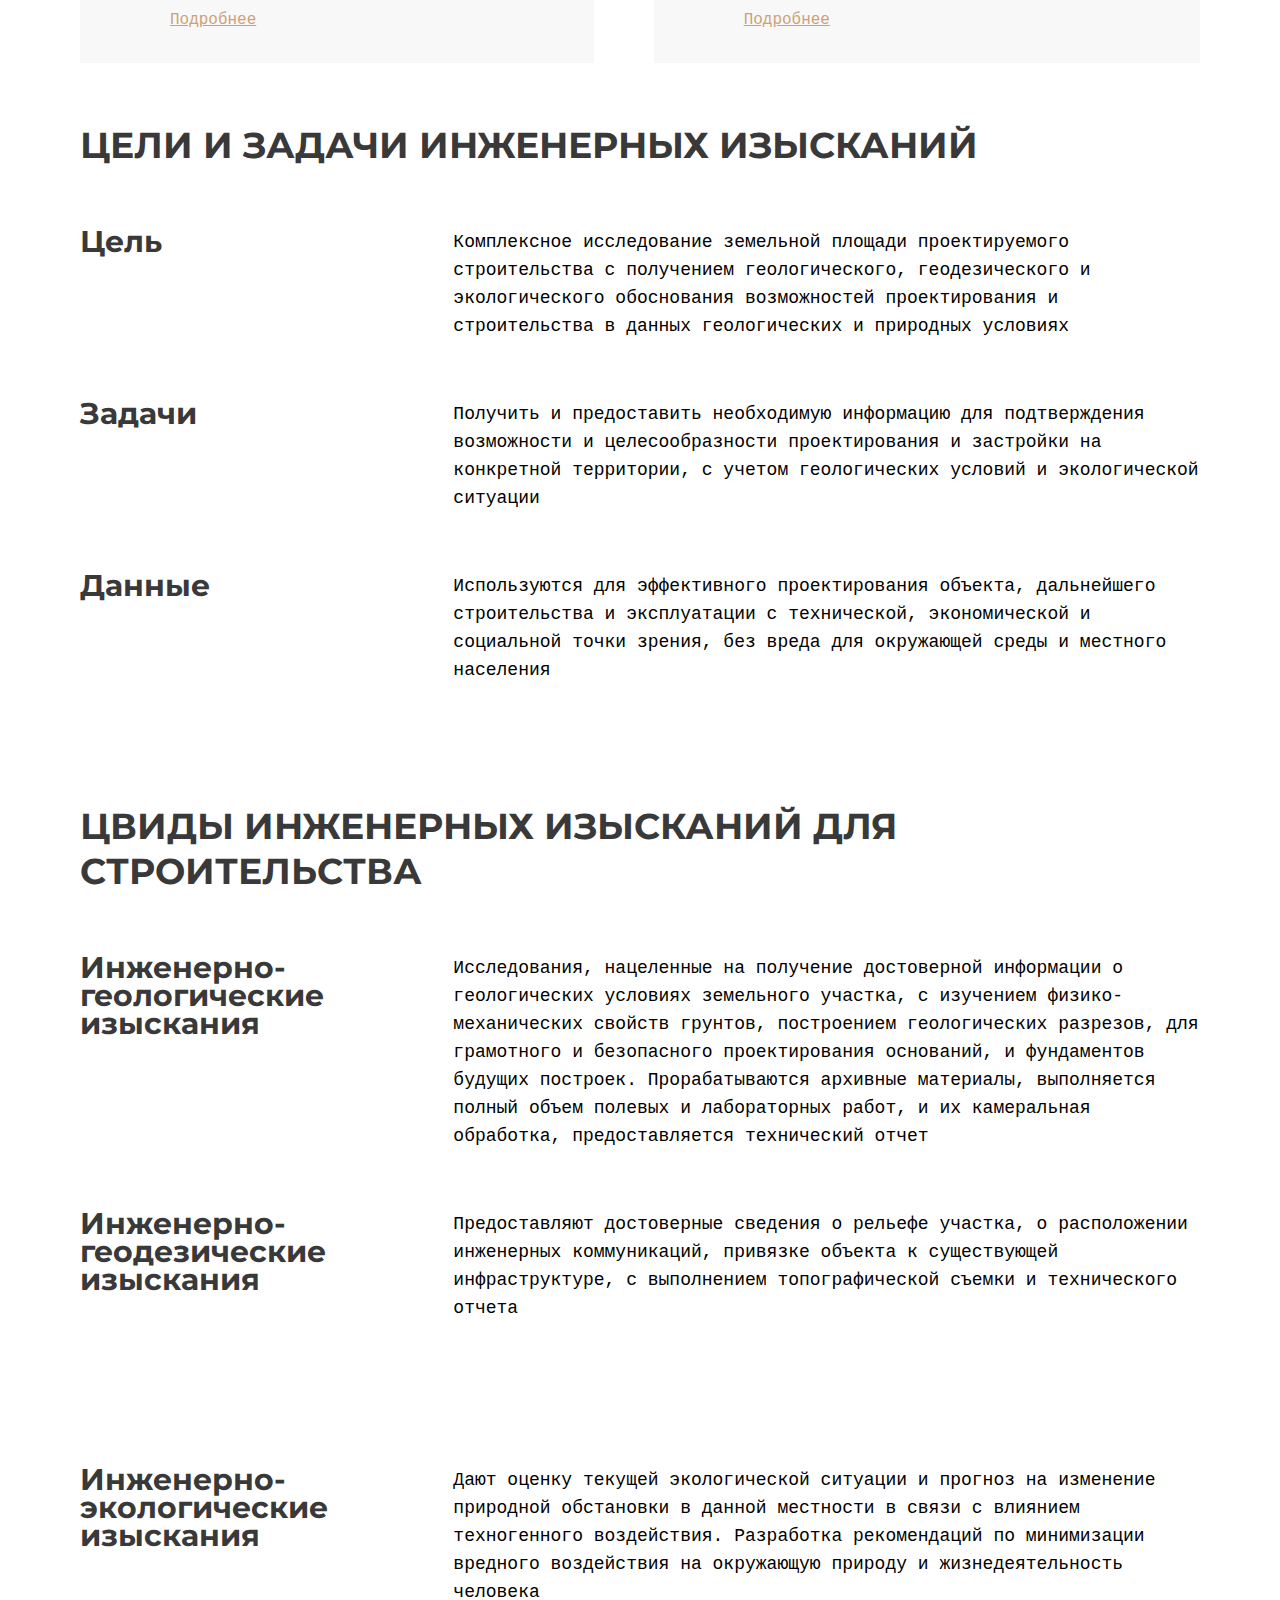
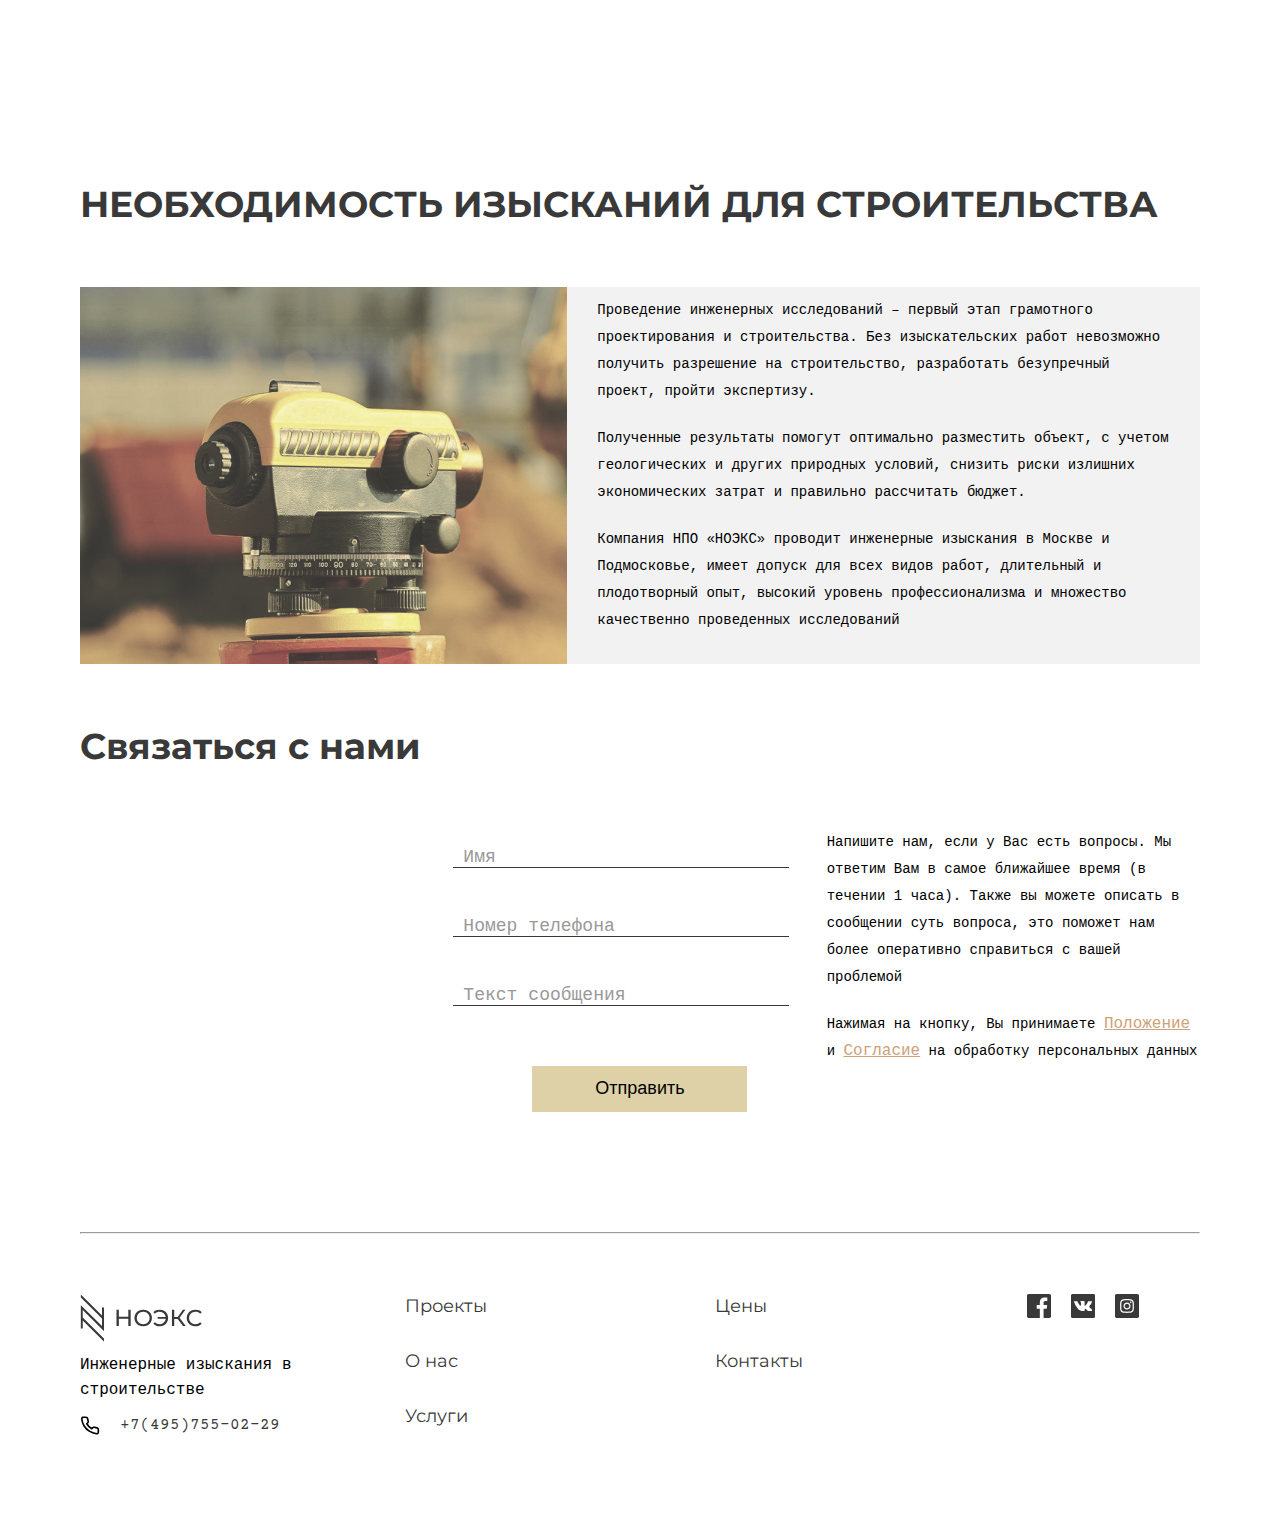
==== commit bf7389f5: "fix mobile" ====
--- a/index.html
+++ b/index.html
@@ -23,7 +23,6 @@
                     <li><a class="menu__item" href="pages/about.html">О нас</a></li>
                     <li><a class="menu__item" href="pages/services.html">Услуги</a></li>
                     <li><a class="menu__item" href="pages/prices.html">Цены</a></li>
-                    <li><a class="menu__item" href="pages/news.html">Статьи</a></li>
                     <li><a class="menu__item" href="pages/contacts.html">Контакты</a></li>
                 </ul>
             </div>
@@ -41,14 +40,13 @@
                     <li><a href="pages/about.html">О нас</a></li>
                     <li><a href="pages/services.html">Услуги</a></li>
                     <li><a href="pages/prices.html">Цены</a></li>
-                    <li><a href="pages/news.html">Статьи</a></li>
                     <li><a href="pages/contacts.html">Контакты</a></li>
                 </ul>
             </div>
             <div class="phone">
                 <a href="tel:+74957550229">
                     <img src="images/icons/phone.svg" alt="phone">
-                    +7(495)755-02-29
+                    <span class="phone-number">+7(495)755-02-29</span>
                 </a>
             </div>
         </div>
@@ -395,7 +393,6 @@
                 </ul>
                 <ul>
                     <li><a href="pages/prices.html">Цены</a></li>
-                    <li><a href="pages/news.html">Статьи</a></li>
                     <li><a href="pages/contacts.html">Контакты</a></li>
                 </ul>
             </div>
--- a/css/style.css
+++ b/css/style.css
@@ -1,24 +1,30 @@
 @import "about.css";
 @import "prices.css";
-
-*{
+@import "contacts.css";
+@import "projects.css";
+
+* {
     box-sizing: border-box;
     margin: 0;
     padding: 0;
 }
-html, body{
+
+html, body {
     font-family: 'Courier Prime', monospace;
     font-size: 18px;
     line-height: 28px;
 }
-h1 ,h2,h3{
+
+h1, h2, h3 {
     font-family: 'Montserrat', sans-serif;
     font-weight: 700;
     color: #393939;
 }
-h1{
+
+h1 {
     font-size: 2.7rem;
 }
+
 h2 {
     font-size: 2rem;
 }
@@ -33,6 +39,13 @@
     color: #393939;
 }
 
+p {
+    font-family: 'Courier New', sans-serif;
+    font-style: normal;
+    font-weight: 400;
+    font-size: 1rem;
+}
+
 img {
     max-width: 100%;
 }
@@ -40,9 +53,25 @@
 .upper-case {
     text-transform: uppercase;
 }
-.container{
+
+.container {
     max-width: 1140px;
     margin: 0 auto;
+    padding: 0 10px;
+}
+.container-tittle {
+    display: flex;
+    justify-content: space-between;
+    margin-top: 60px;
+    margin-bottom: 60px;
+}
+
+.container-tittle img{
+    margin-right: 20px;
+}
+
+.container-tittle h1 {
+    text-transform: uppercase;
 }
 
 .header {
@@ -265,7 +294,7 @@
 
 .carousel-label label {
     width: 36px;
-    height: 4px;
+    height: 10px;
     border-radius: 100px;
     background-color: #393939;
     display: block;
@@ -457,7 +486,16 @@
     color: #393939;
 }
 
-@media (max-width: 767px) {
+@media  screen and (max-width: 767px) {
+    h1{
+        font-size: 2rem;
+    }
+    h2{
+        font-size: 1.5rem;
+    }
+    h3{
+        font-size: 1.3rem;
+    }
     .container {
         margin: 0 20px;
     }
@@ -466,6 +504,15 @@
         justify-content: space-around;
         margin-top: 20px;
     }
+    .container-tittle {
+        flex-direction: column;
+    }
+    .container-tittle h1{
+        line-height: 34px;
+        margin-bottom: 16px;
+    }
+
+
 
     .logo {
         width: 100px;
@@ -521,7 +568,7 @@
         width: 26px;
         height: 26px;
         cursor: pointer;
-        z-index: 1;
+        z-index: 6;
     }
 
     .menu__btn > span,
@@ -559,6 +606,7 @@
         background-color: #e9ecef;
         box-shadow: 1px 0 6px rgba(0, 0, 0, .2);
         transition-duration: .25s;
+        z-index: 5;
     }
 
     .menu__item {
@@ -614,7 +662,7 @@
     }
 
     .main-btn {
-        padding: 0 5px;
+        padding: 5px 5px;
     }
 
     .block-btn a {
@@ -683,13 +731,14 @@
         width: 100%;
         height: 360px;
     }
+
     .contact-us {
         display: flex;
         flex-wrap: wrap;
         justify-content: center;
     }
 
-    .contact-us input{
+    .contact-us input {
         width: 280px;
         max-width: 100%;
     }
@@ -710,6 +759,10 @@
 
     .carousel-labels {
         left: 10%;
+    }
+
+    .phone-number{
+        display: none;
     }
 }
 
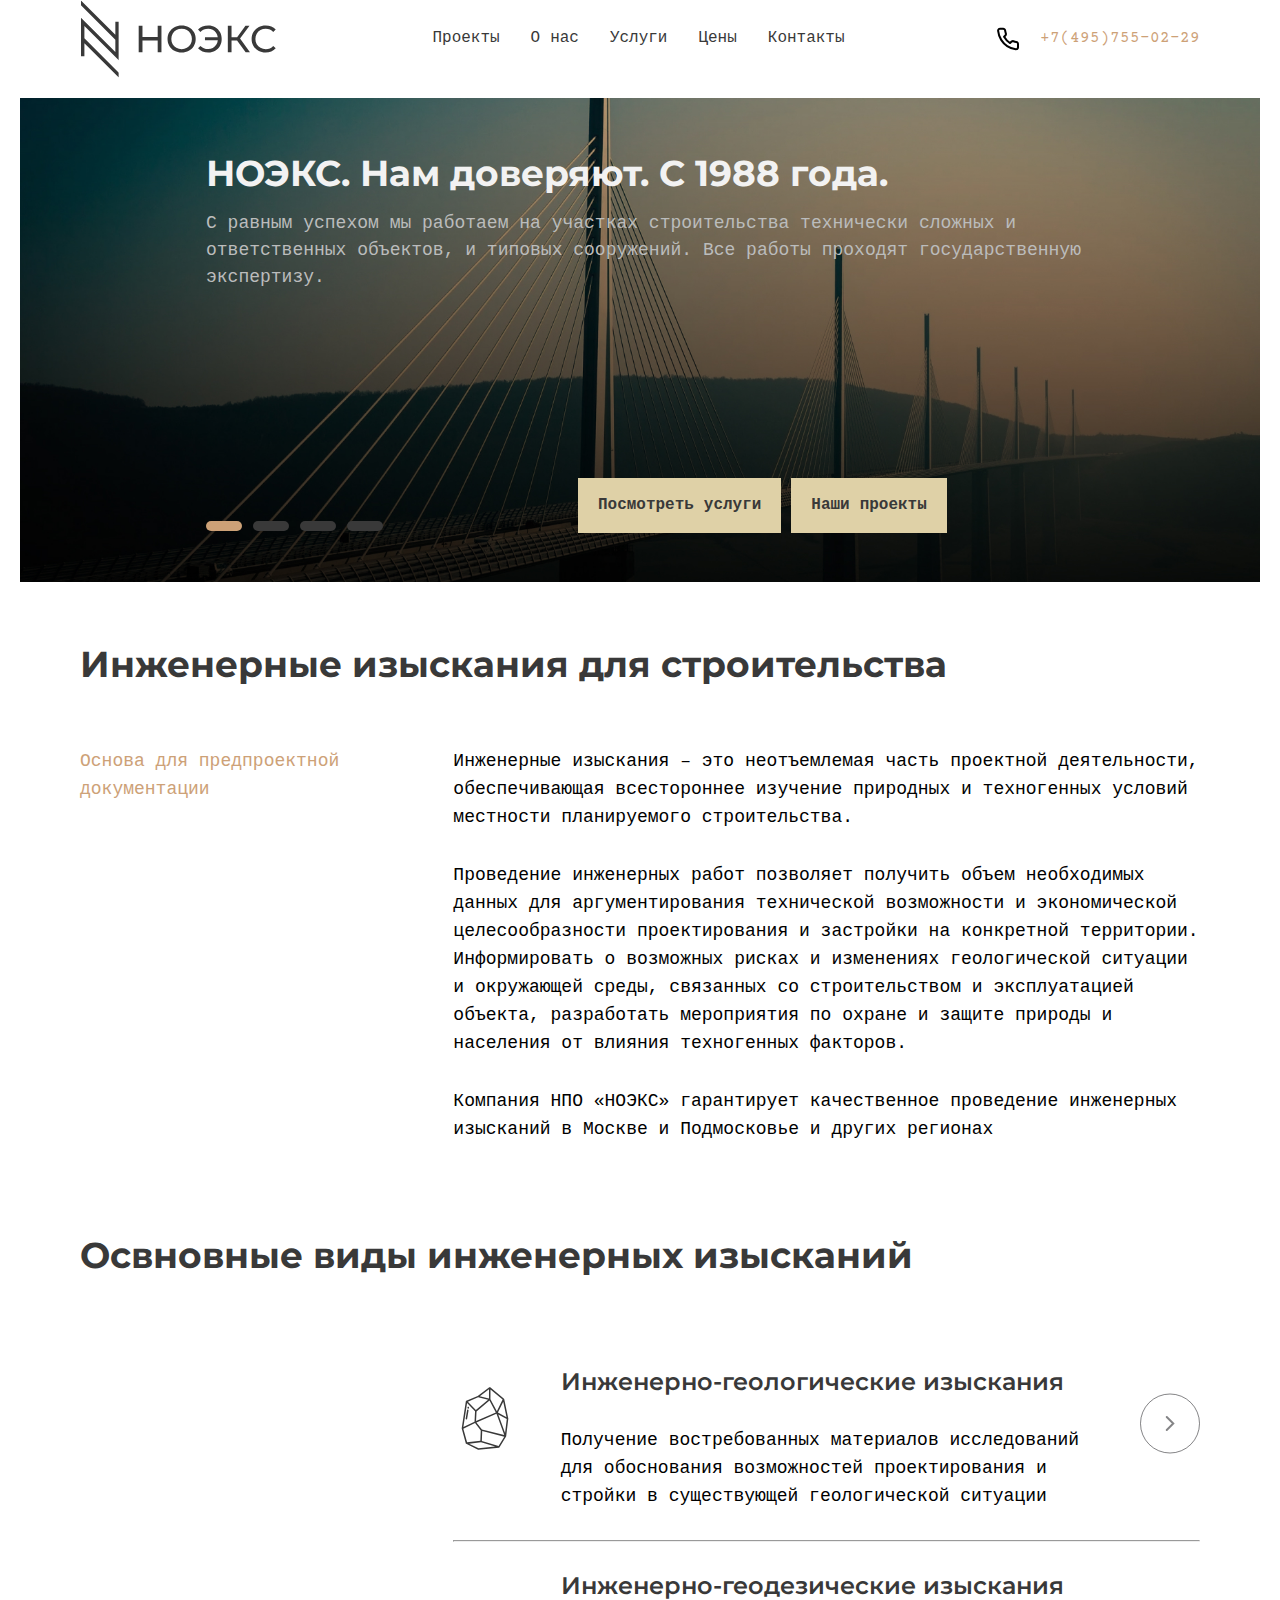
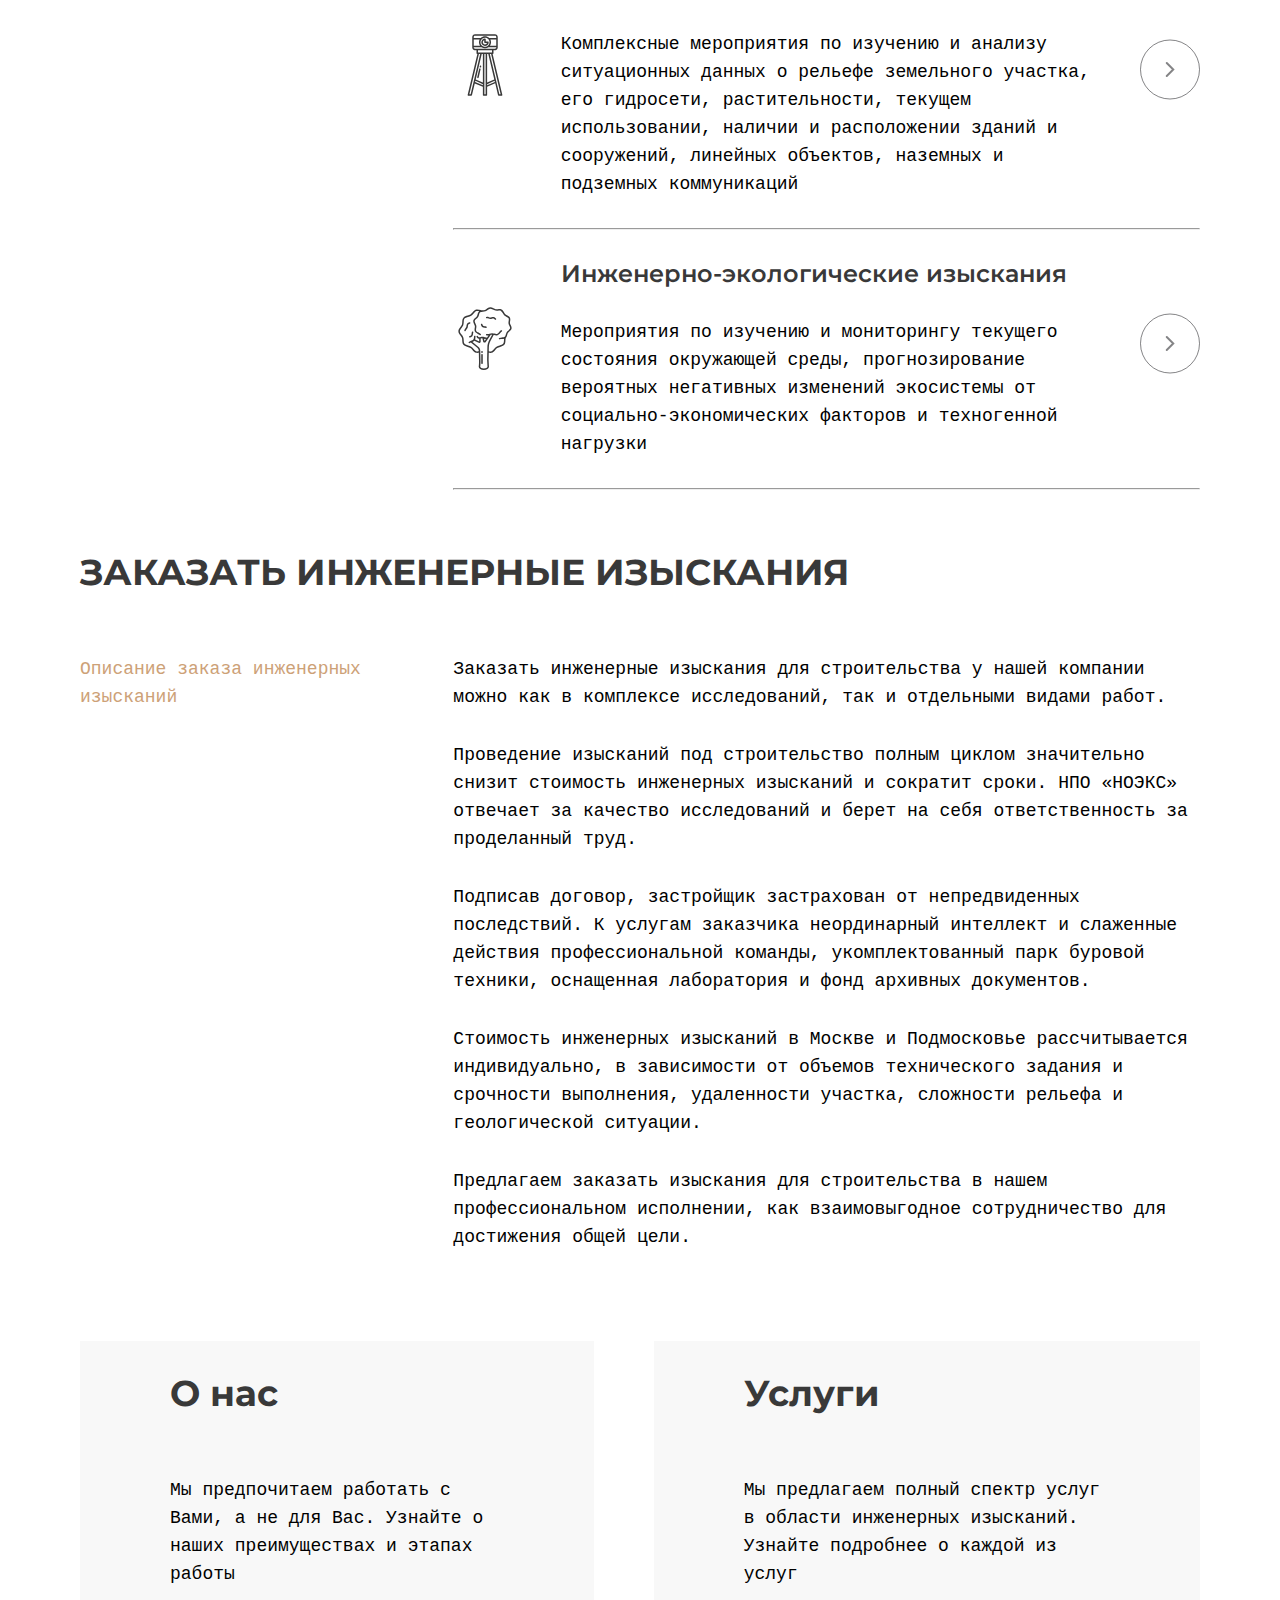
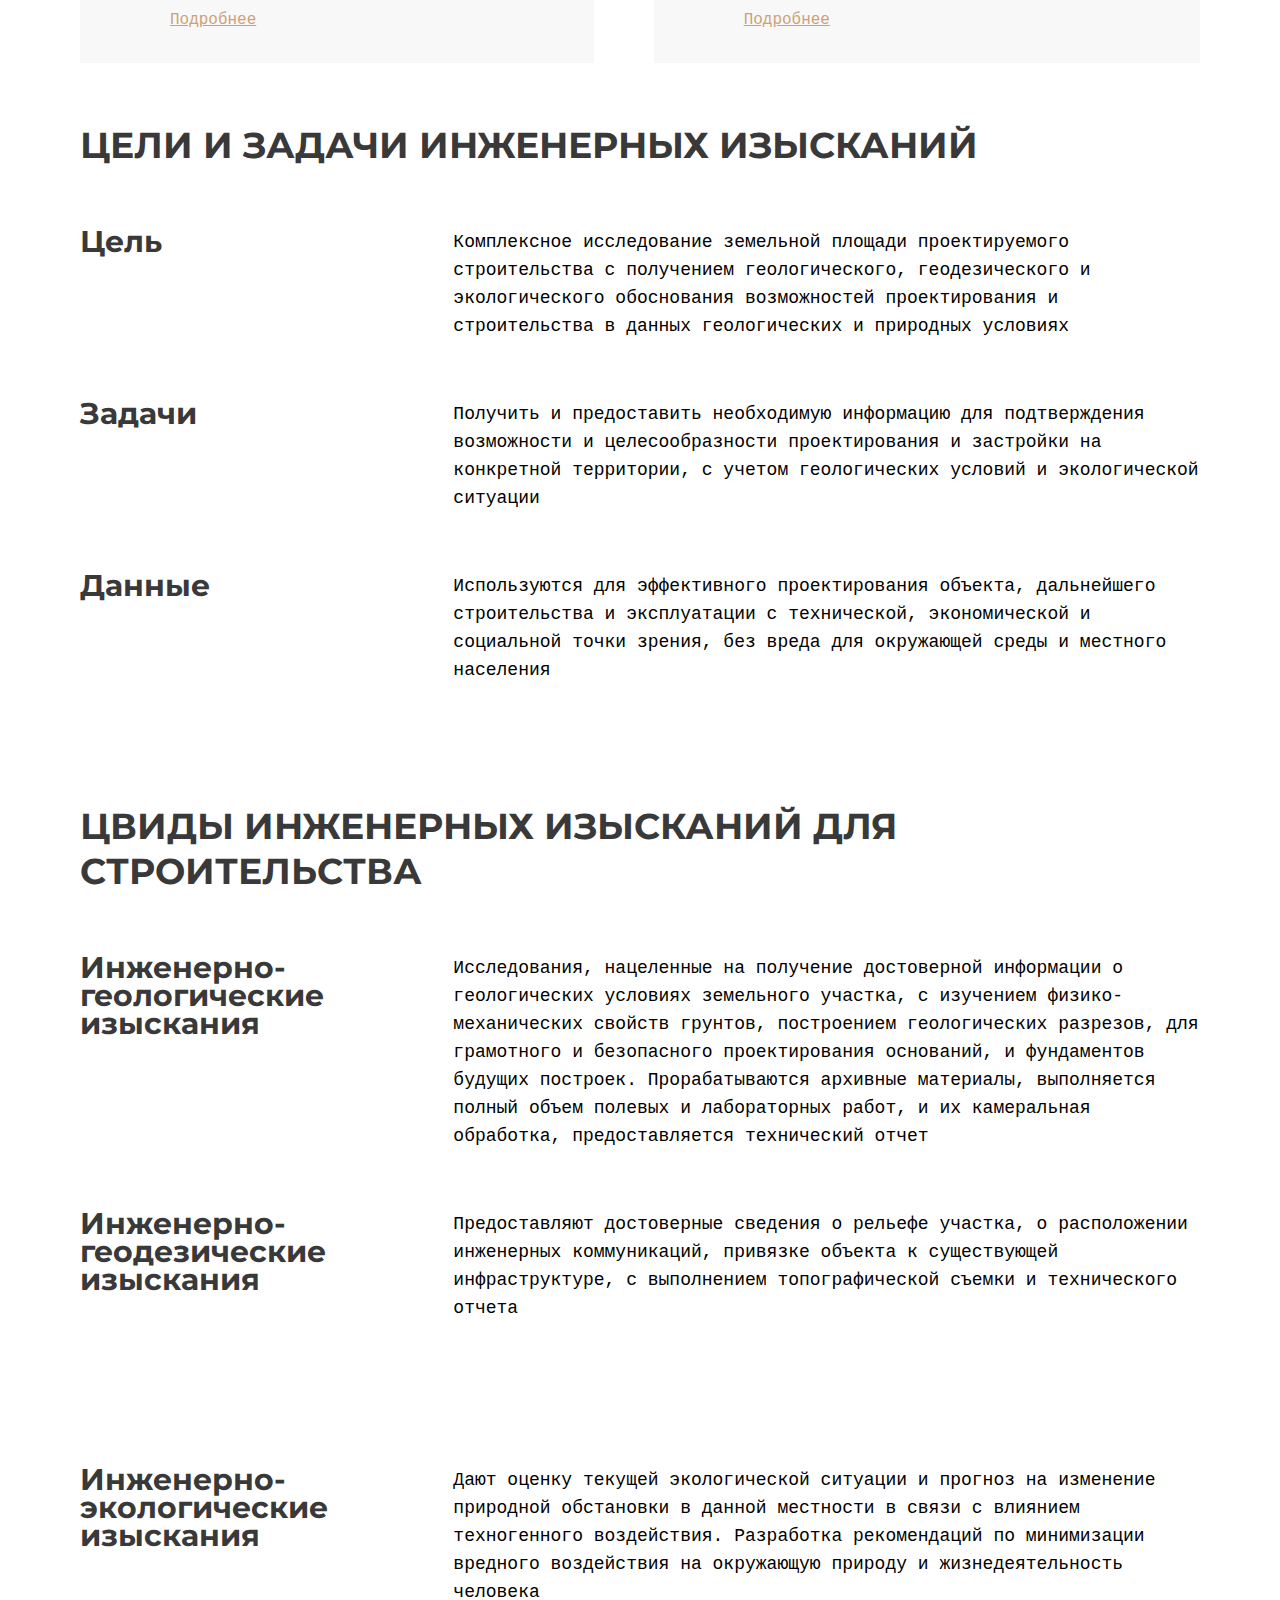
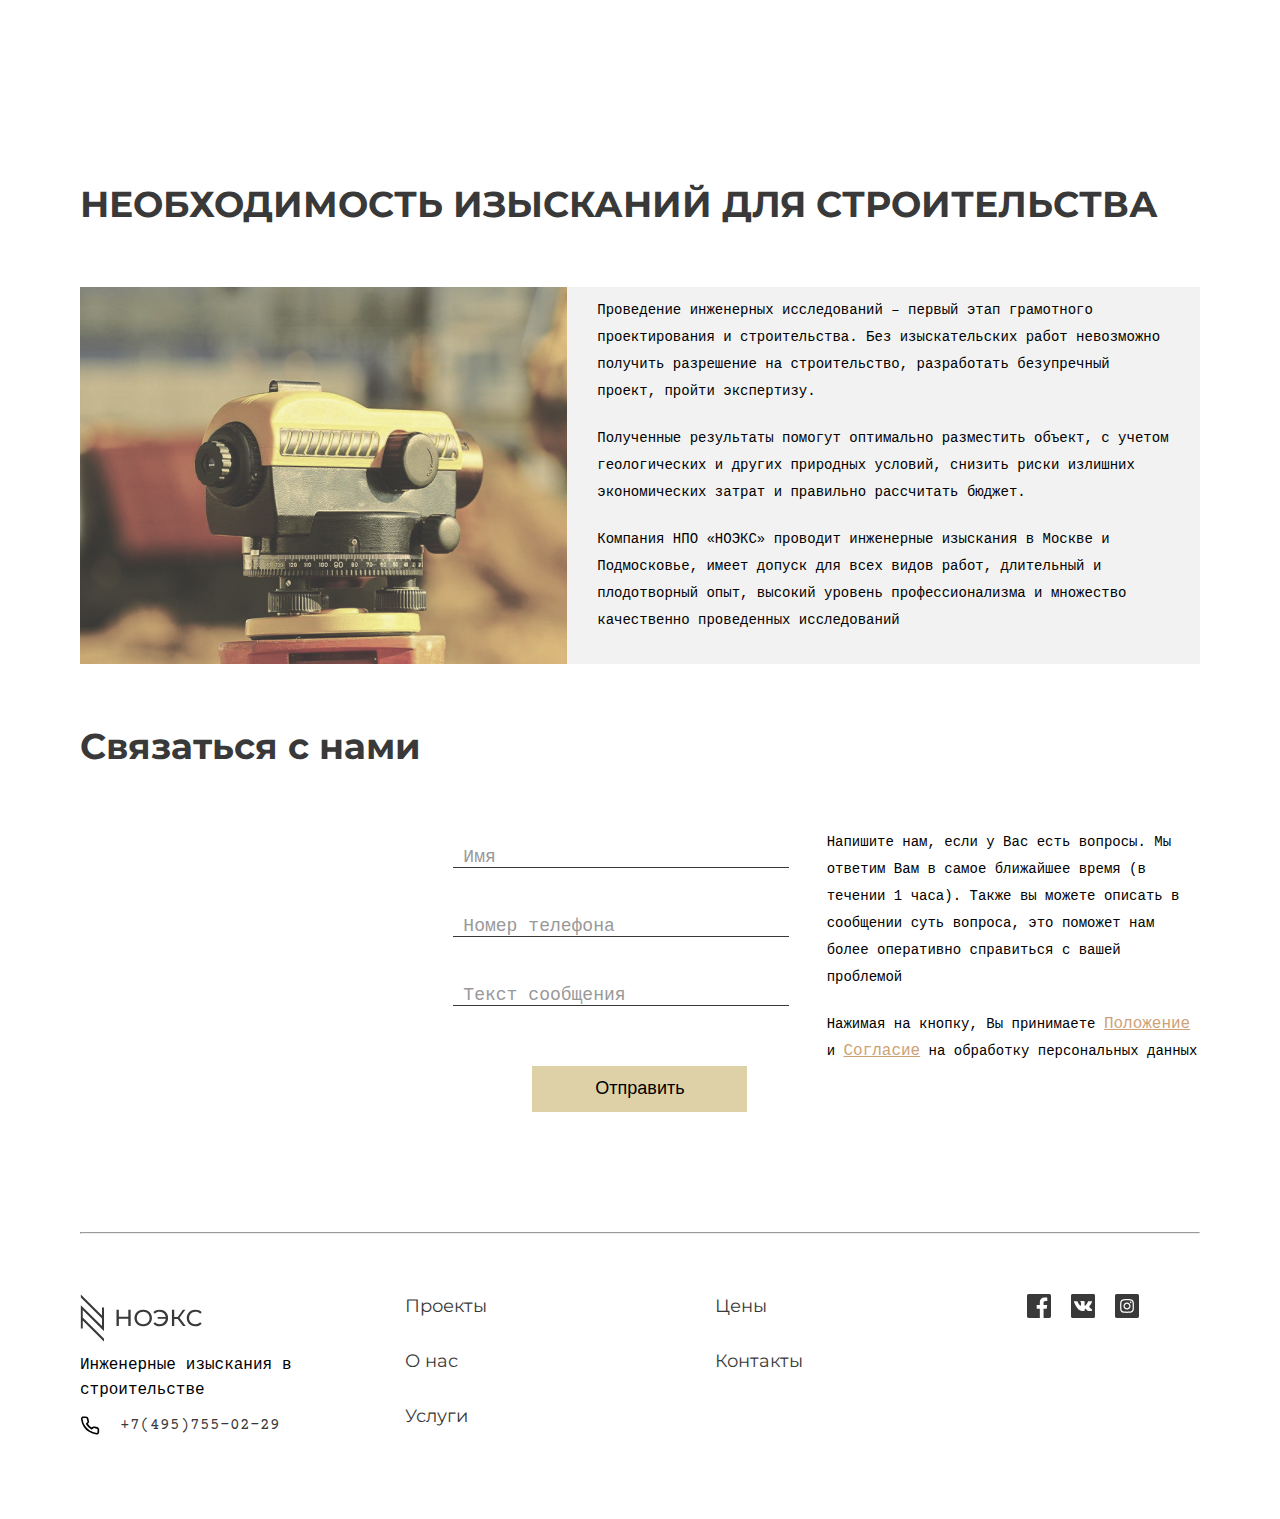
==== commit 39dba2e8: "fix price button" ====
--- a/index.html
+++ b/index.html
@@ -27,7 +27,9 @@
                 </ul>
             </div>
             <div class="logo">
-                <img alt="logo" src="images/icons/logo.svg">
+                <a href="index.html">
+                    <img alt="logo" src="images/icons/logo.svg">
+                </a>
             </div>
             <div class="menu_phone">
                 <a href="tel:+74957550229">
@@ -375,7 +377,9 @@
         <div class="footer">
             <div class="footer-mobile">
                 <div class="footer-logo">
-                    <img alt="logo" src="images/icons/logo.svg">
+                    <a href="index.html">
+                        <img alt="logo" src="images/icons/logo.svg">
+                    </a>
                 </div>
                 <p>Инженерные изыскания в строительстве</p>
                 <div class="footer-phone">
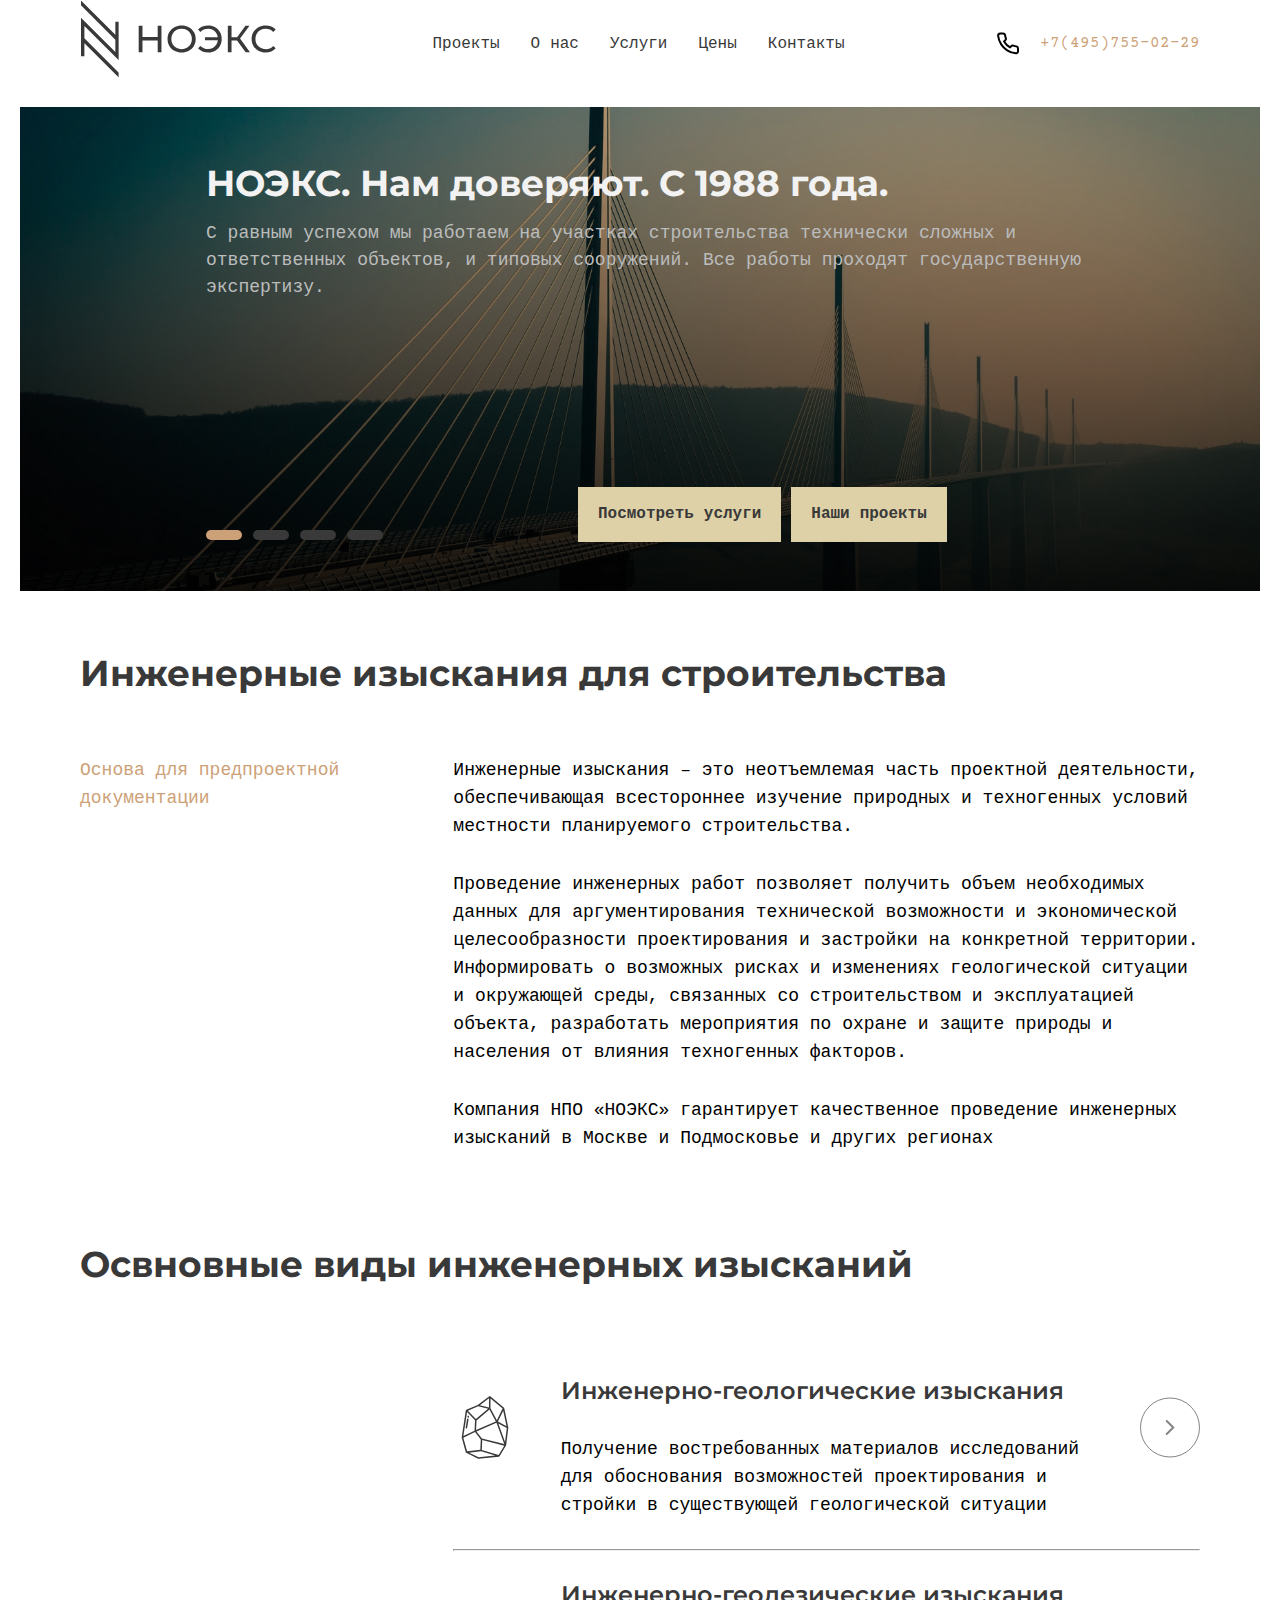
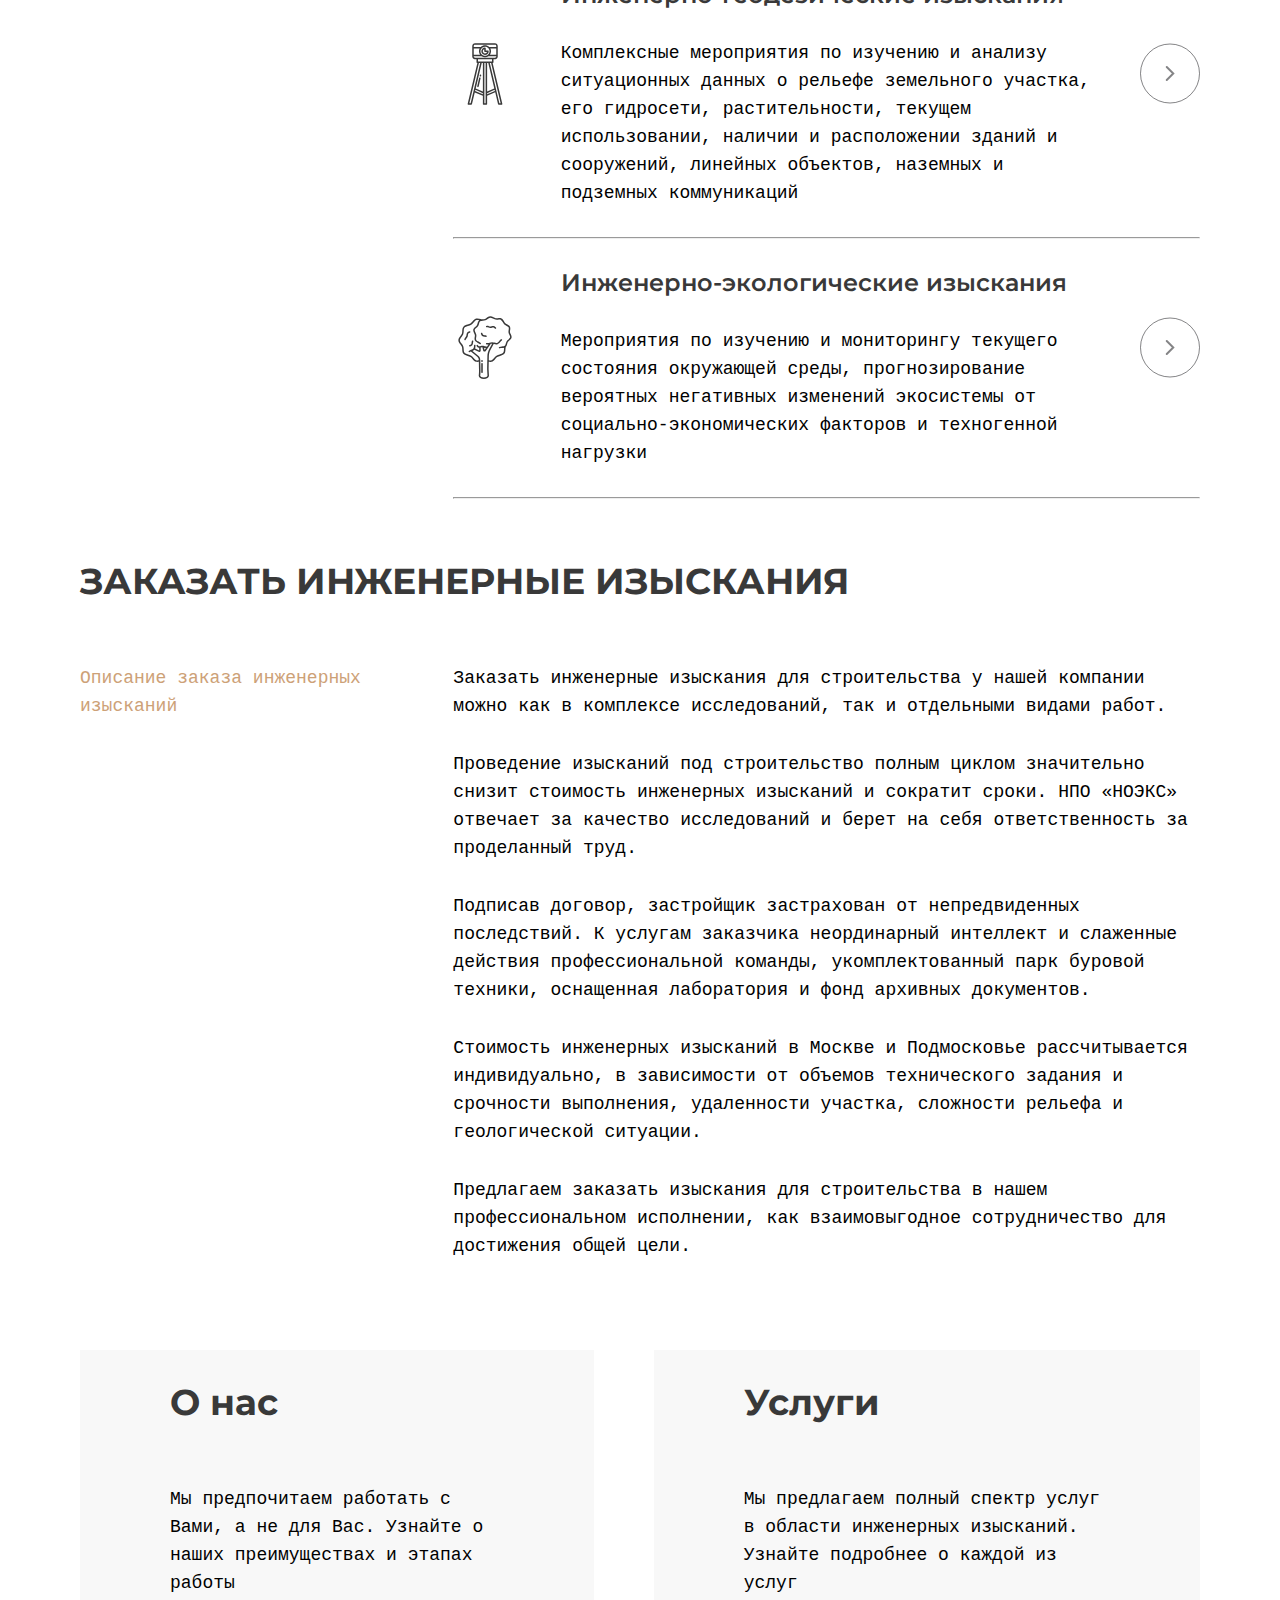
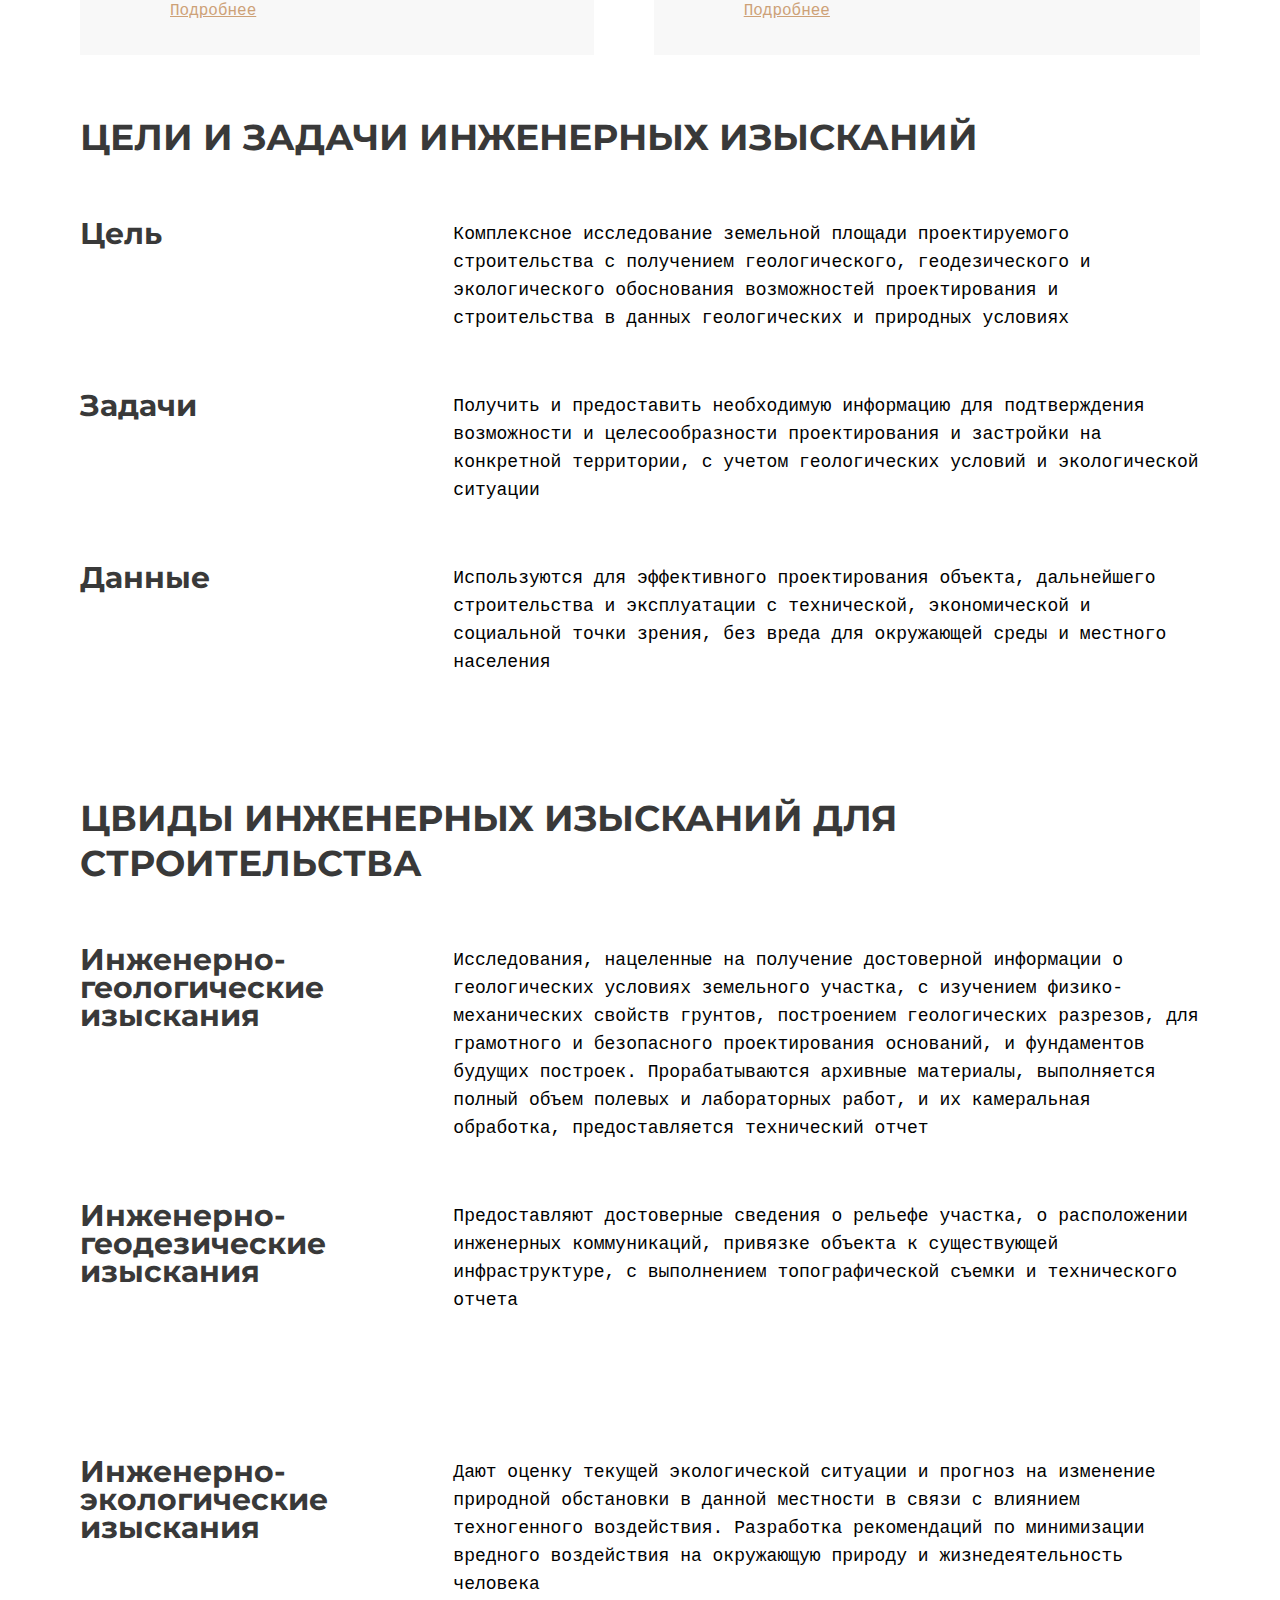
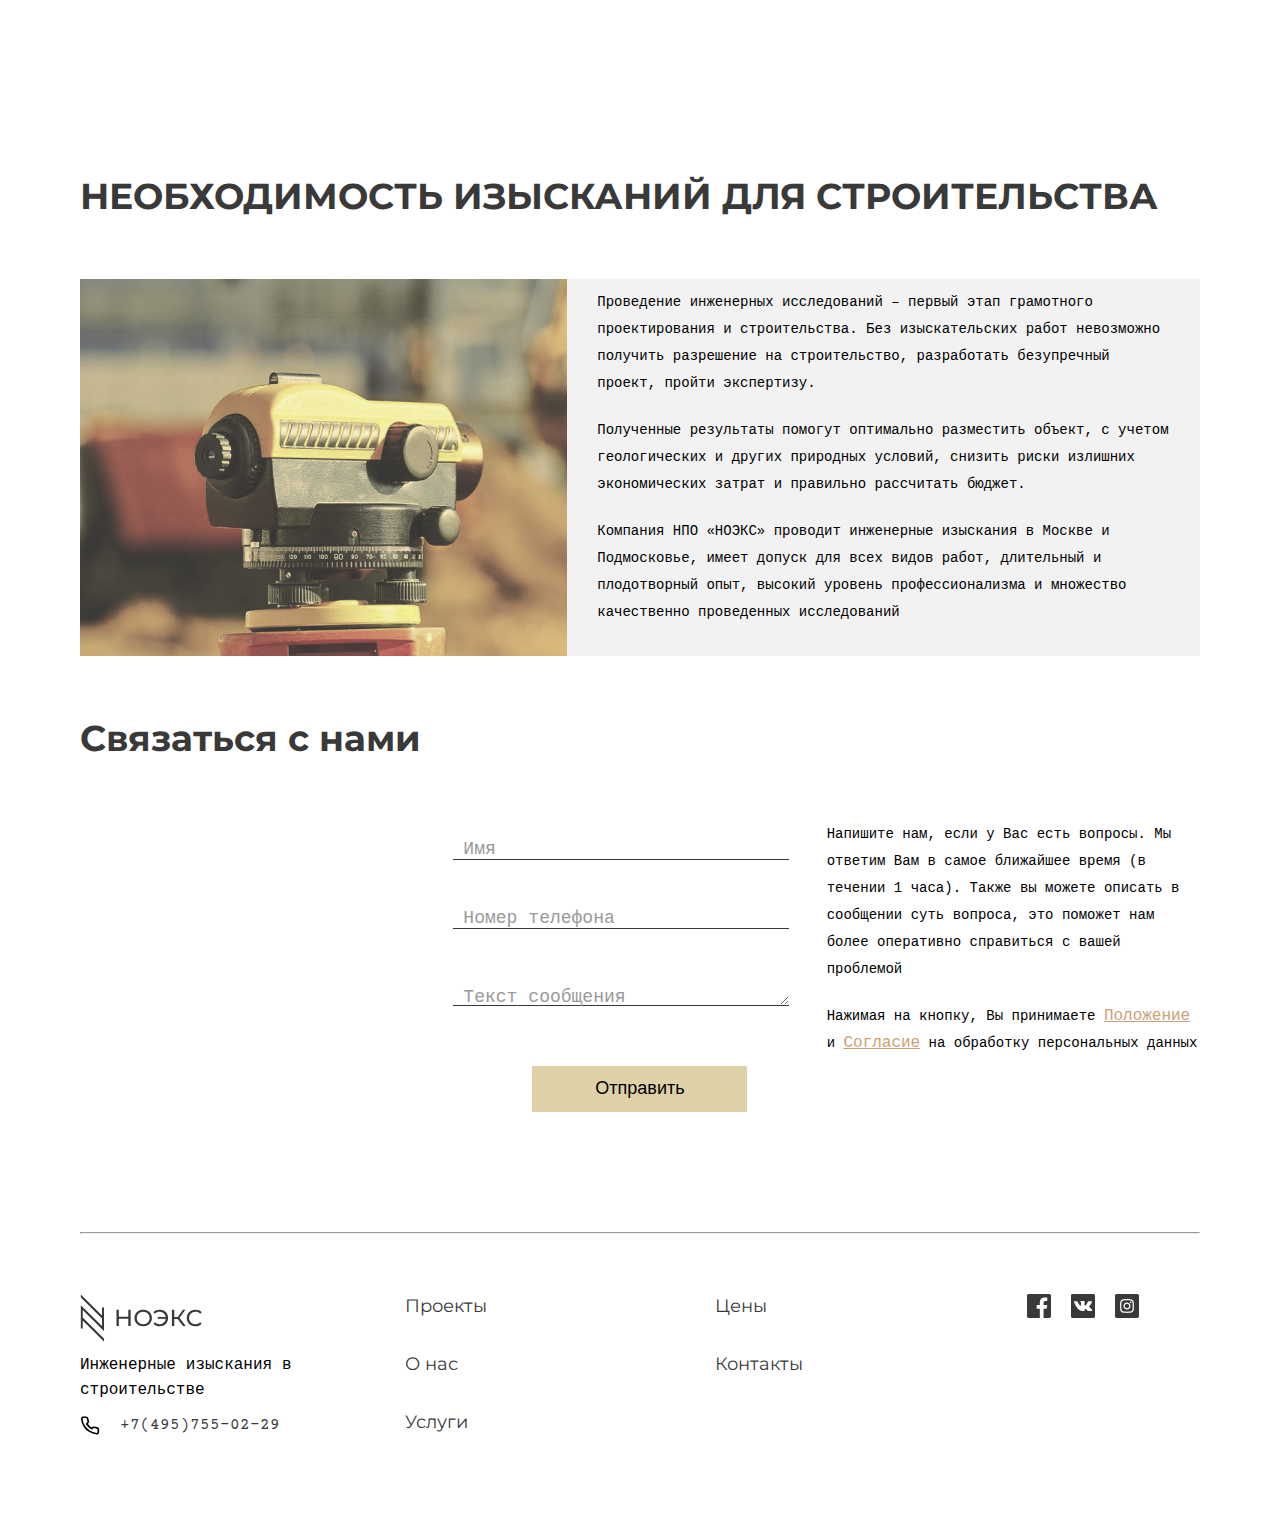
==== commit 44aab8a0: "fix textarea" ====
--- a/index.html
+++ b/index.html
@@ -352,7 +352,7 @@
                             <label for="phone">Номер телефона</label>
                         </div>
                         <div class="group message">
-                            <input type="text" id="text" required>
+                            <textarea id="text" required></textarea>
                             <label for="text">Текст сообщения</label>
                         </div>
                         <div class="submit_application">
@@ -422,6 +422,5 @@
         </div>
     </div>
 </footer>
-<script src="js/index.js"></script>
 </body>
 </html>--- a/css/style.css
+++ b/css/style.css
@@ -2,6 +2,7 @@
 @import "prices.css";
 @import "contacts.css";
 @import "projects.css";
+@import "services.css";
 
 * {
     box-sizing: border-box;
@@ -34,7 +35,6 @@
 }
 
 a {
-    display: flex;
     text-decoration: none;
     color: #393939;
 }
@@ -59,6 +59,7 @@
     margin: 0 auto;
     padding: 0 10px;
 }
+
 .container-tittle {
     display: flex;
     justify-content: space-between;
@@ -66,7 +67,7 @@
     margin-bottom: 60px;
 }
 
-.container-tittle img{
+.container-tittle img {
     margin-right: 20px;
 }
 
@@ -104,6 +105,10 @@
     align-items: center;
     font-weight: 700;
     white-space: nowrap;
+}
+
+.phone a {
+    display: flex;
 }
 
 .phone img {
@@ -142,6 +147,10 @@
 .footer-phone {
     margin-top: 10px;
     white-space: nowrap;
+}
+
+.footer-phone a {
+    display: flex;
 }
 
 .footer-phone img {
@@ -462,7 +471,16 @@
     border-bottom: 1px solid #393939;
 }
 
-.contact-us input:focus {
+.contact-us textarea {
+    font-size: 0.888rem;
+    padding: 10px 10px 0 10px;
+    display: block;
+    width: 90%;
+    border: none;
+    border-bottom: 1px solid #393939;
+}
+
+.contact-us input:focus, textarea:focus {
     outline: none;
 }
 
@@ -478,41 +496,49 @@
     -webkit-transition: 0.2s ease all;
 }
 
+.message label {
+    top: 25px;
+}
 /* active state */
 .contact-us input:focus ~ label,
-.contact-us input:valid ~ label {
+.contact-us input:valid ~ label,
+.contact-us textarea:focus ~ label,
+.contact-us textarea:valid ~ label {
     top: -15px;
     font-size: 0.777rem;
     color: #393939;
 }
 
-@media  screen and (max-width: 767px) {
-    h1{
+@media screen and (max-width: 767px) {
+    h1 {
         font-size: 2rem;
     }
-    h2{
+
+    h2 {
         font-size: 1.5rem;
     }
-    h3{
+
+    h3 {
         font-size: 1.3rem;
     }
+
     .container {
         margin: 0 20px;
     }
 
     .header {
-        justify-content: space-around;
+        justify-content: space-between;
         margin-top: 20px;
     }
+
     .container-tittle {
         flex-direction: column;
     }
-    .container-tittle h1{
+
+    .container-tittle h1 {
         line-height: 34px;
         margin-bottom: 16px;
     }
-
-
 
     .logo {
         width: 100px;
@@ -565,10 +591,12 @@
         position: fixed;
         top: 20px;
         left: 20px;
-        width: 26px;
-        height: 26px;
+        width: 36px;
+        height: 36px;
+        padding: 5px;
         cursor: pointer;
         z-index: 6;
+        background-color: #DFD1A7;
     }
 
     .menu__btn > span,
@@ -576,7 +604,7 @@
     .menu__btn > span::after {
         display: block;
         position: absolute;
-        width: 100%;
+        width: 26px;
         height: 2px;
         background-color: #616161;
         transition-duration: .25s;
@@ -761,7 +789,7 @@
         left: 10%;
     }
 
-    .phone-number{
+    .phone-number {
         display: none;
     }
 }
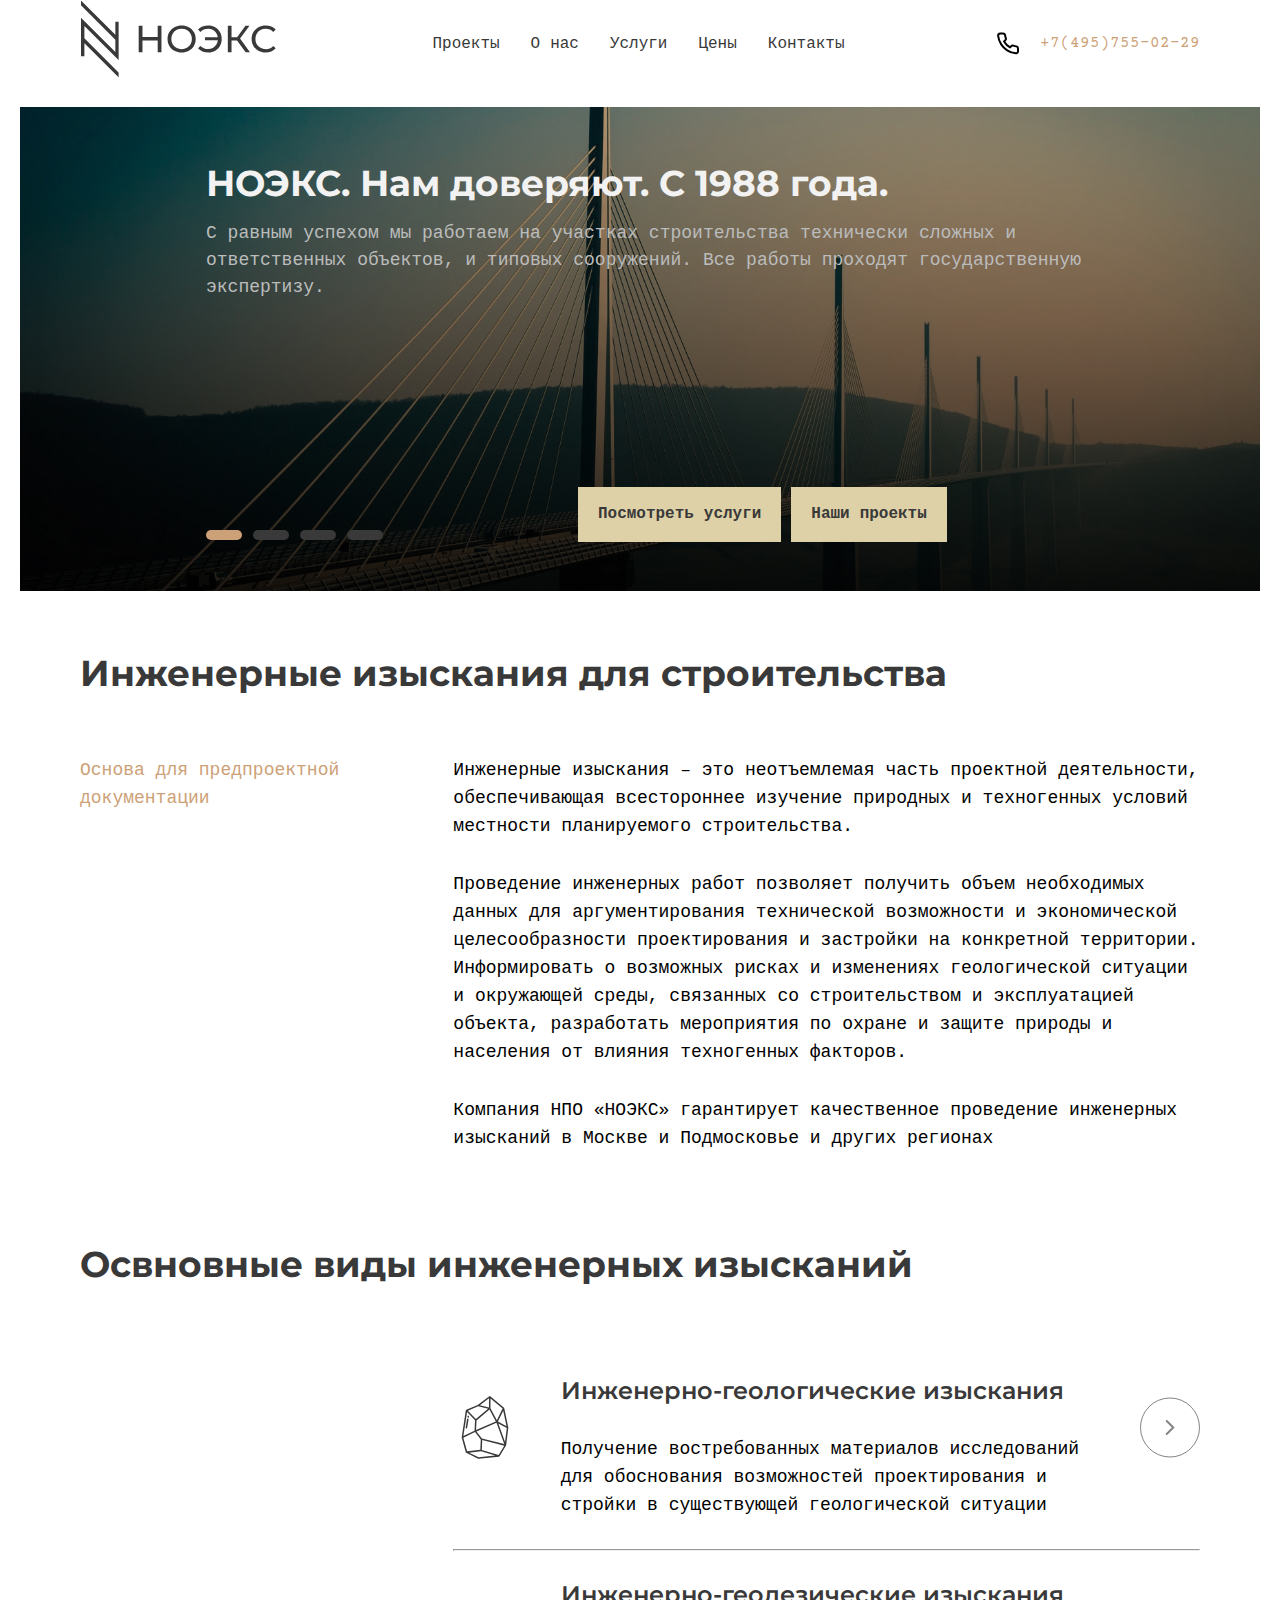
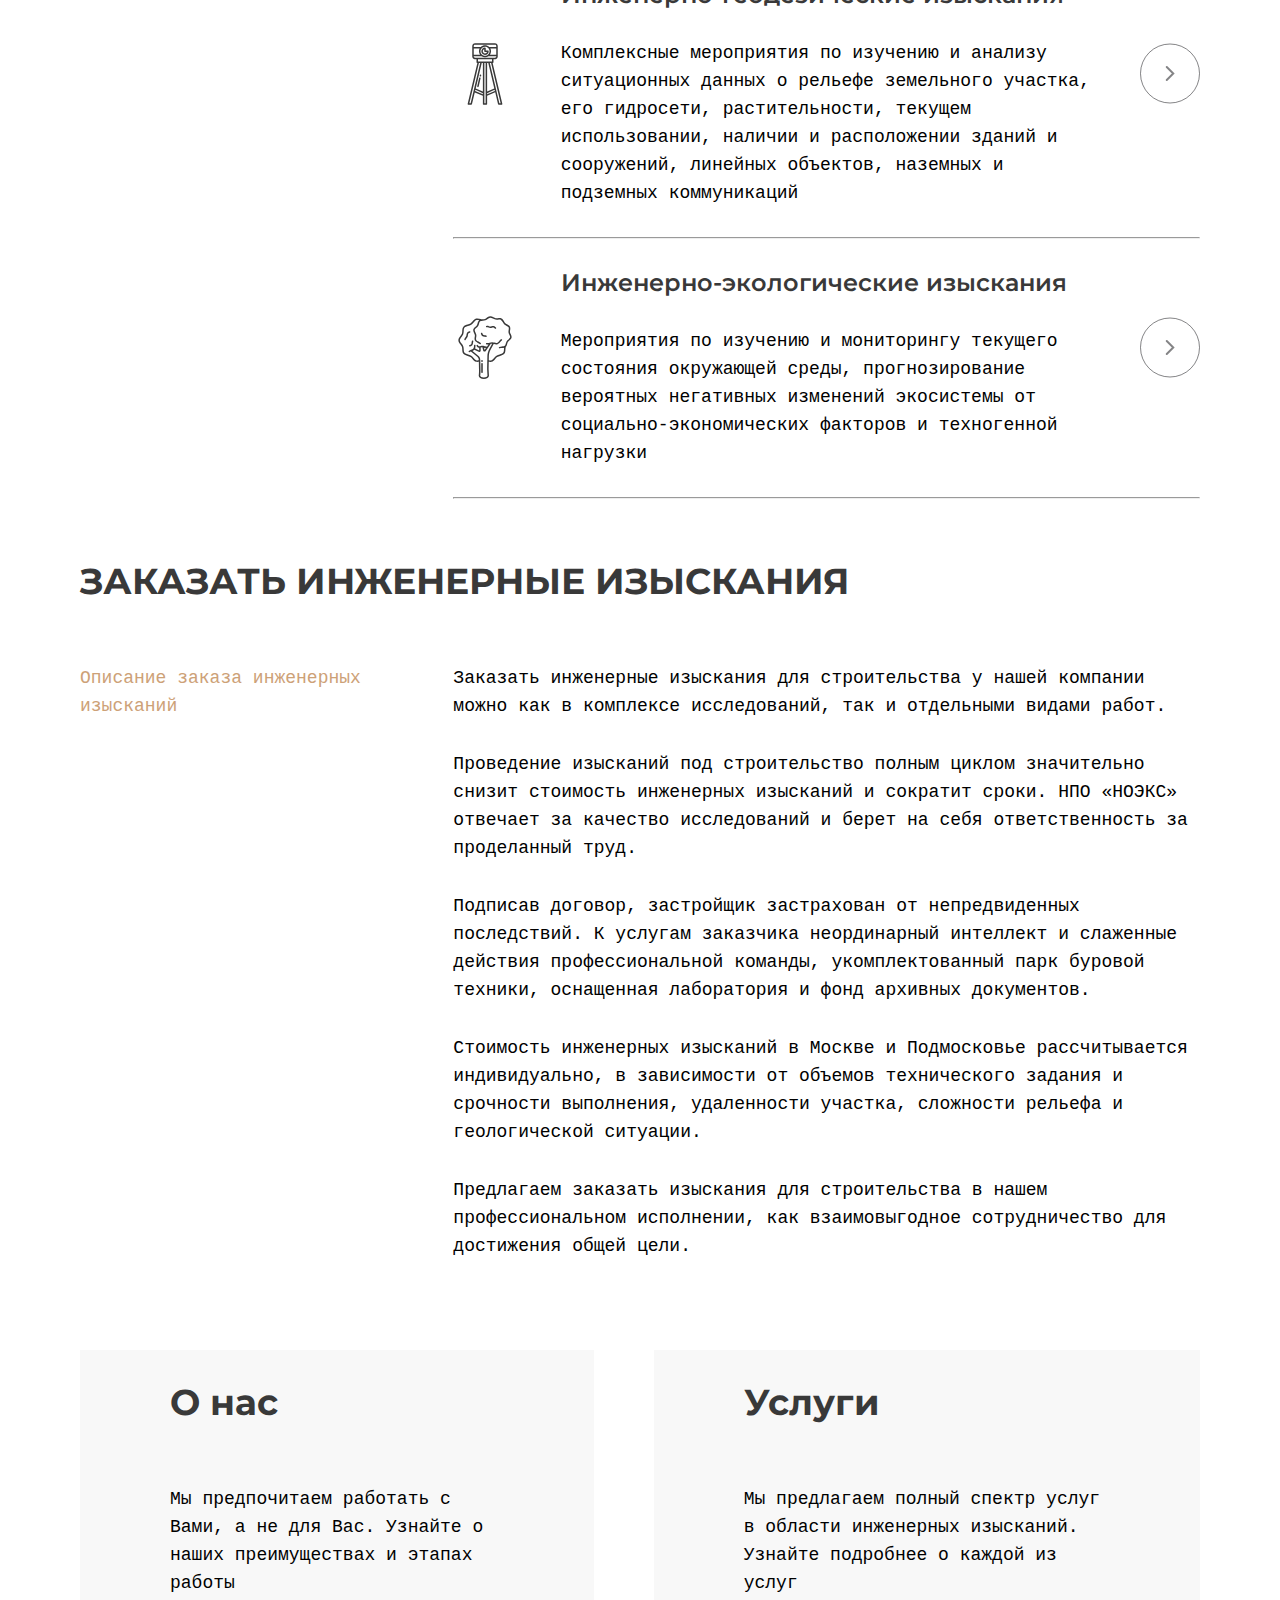
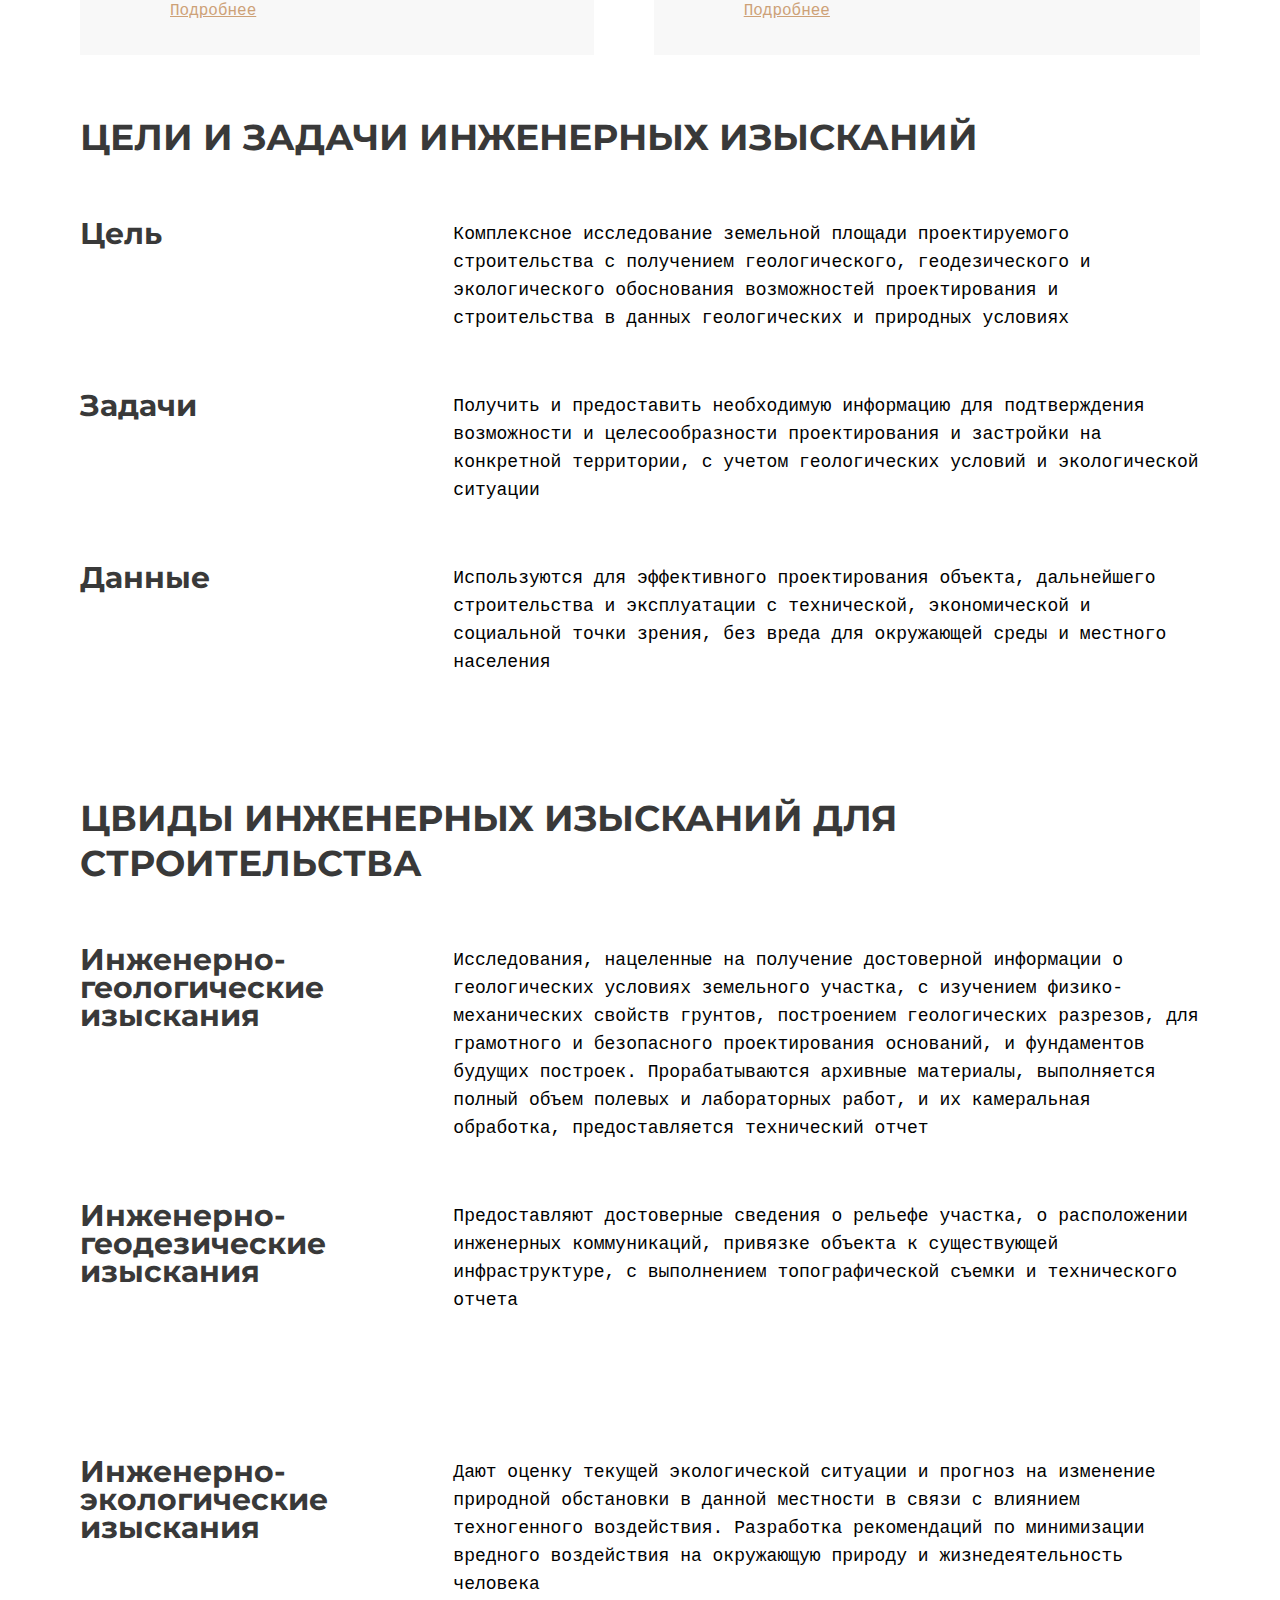
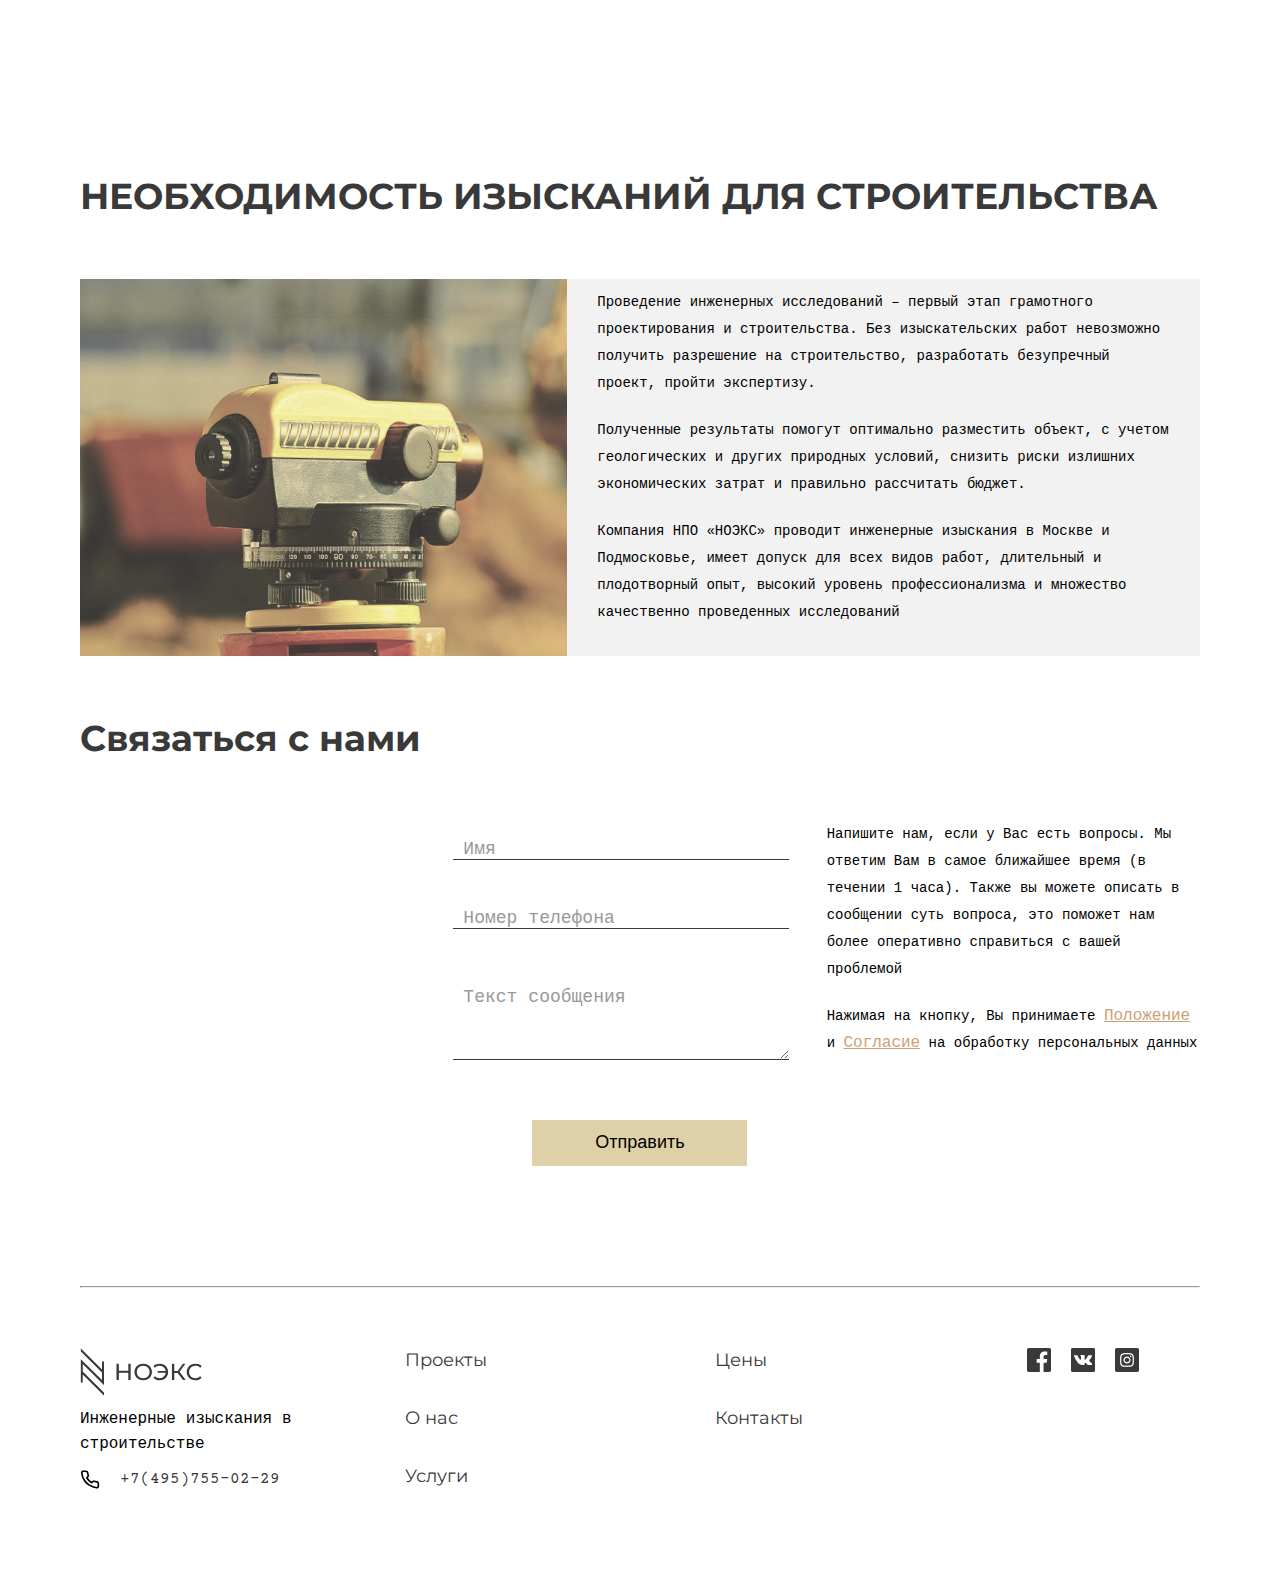
==== commit ce95c9a6: "fix textarea" ====
--- a/index.html
+++ b/index.html
@@ -352,7 +352,7 @@
                             <label for="phone">Номер телефона</label>
                         </div>
                         <div class="group message">
-                            <textarea id="text" required></textarea>
+                            <textarea id="text" rows="5" required></textarea>
                             <label for="text">Текст сообщения</label>
                         </div>
                         <div class="submit_application">
--- a/css/style.css
+++ b/css/style.css
@@ -770,6 +770,11 @@
         width: 280px;
         max-width: 100%;
     }
+
+    .contact-us textarea {
+        width: 280px;
+        max-width: 100%;
+    }
 }
 
 @media (min-width: 768px) and (max-width: 991px) {
